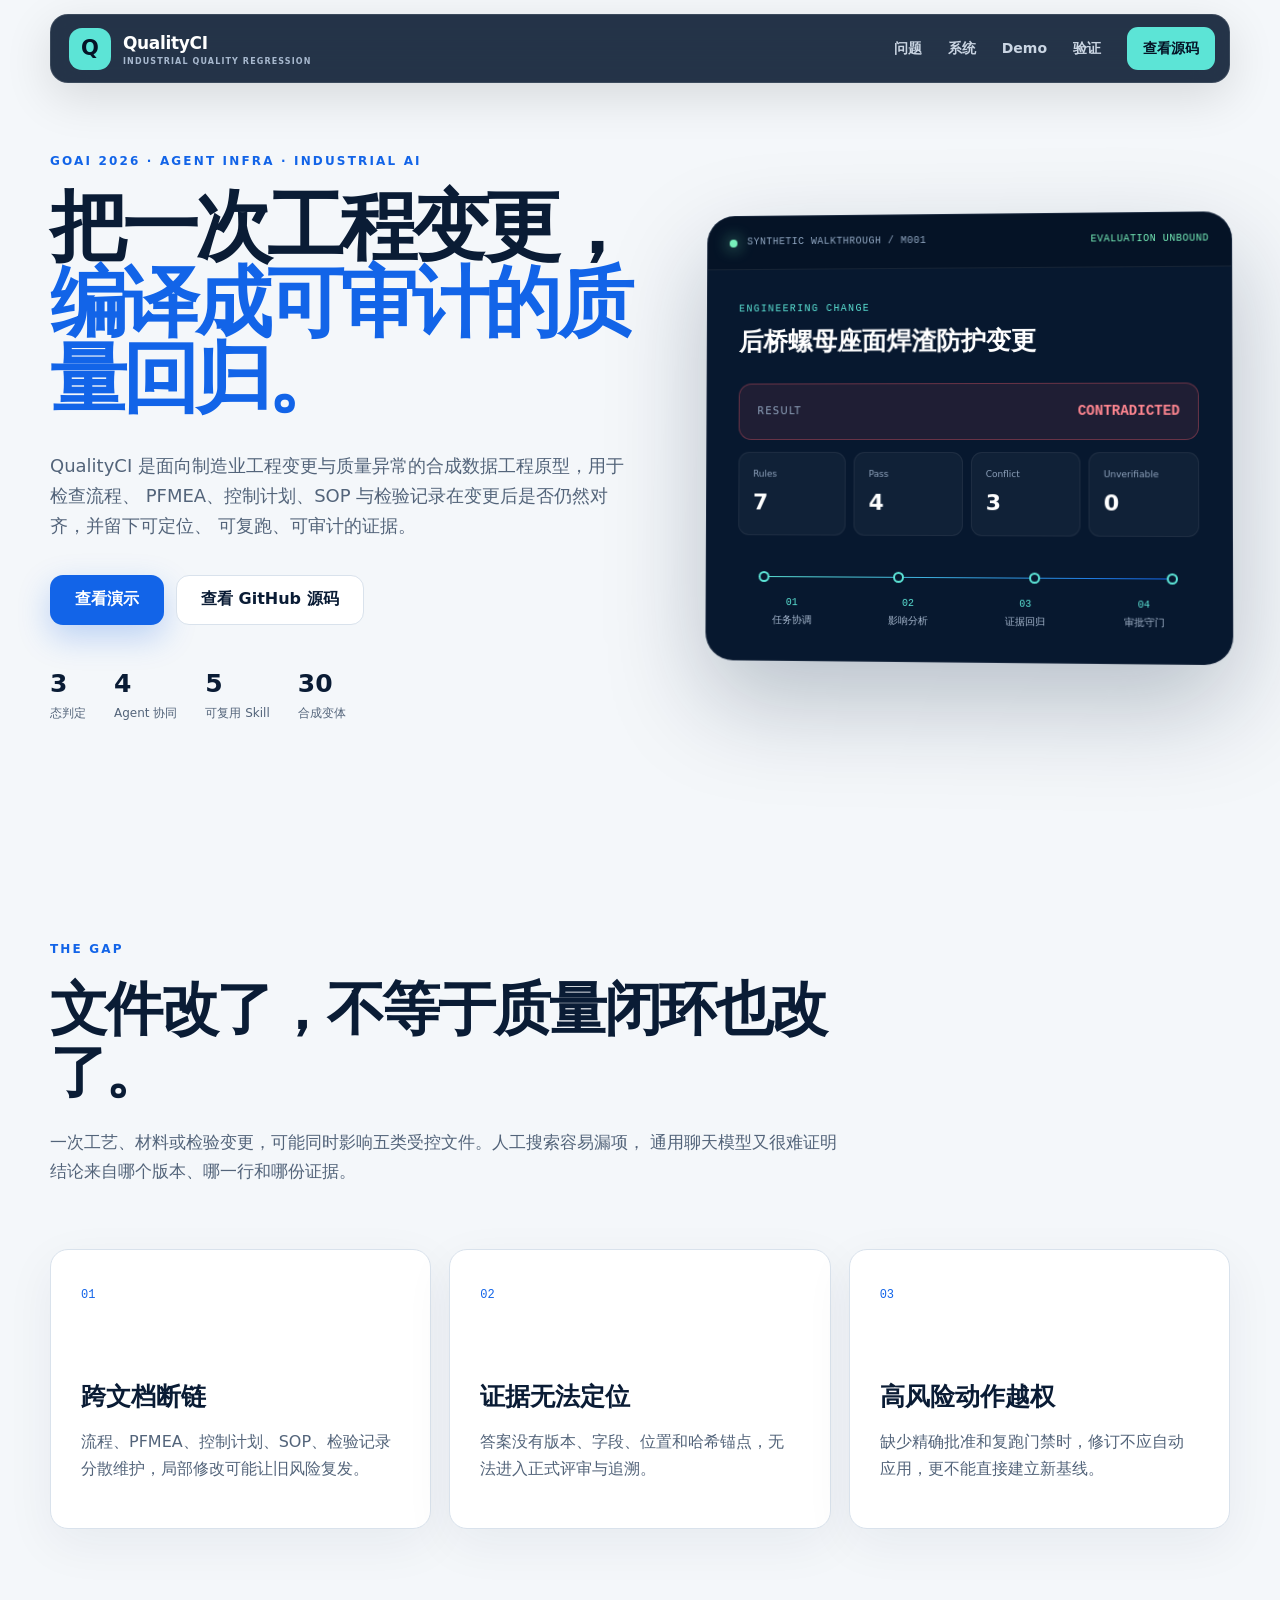
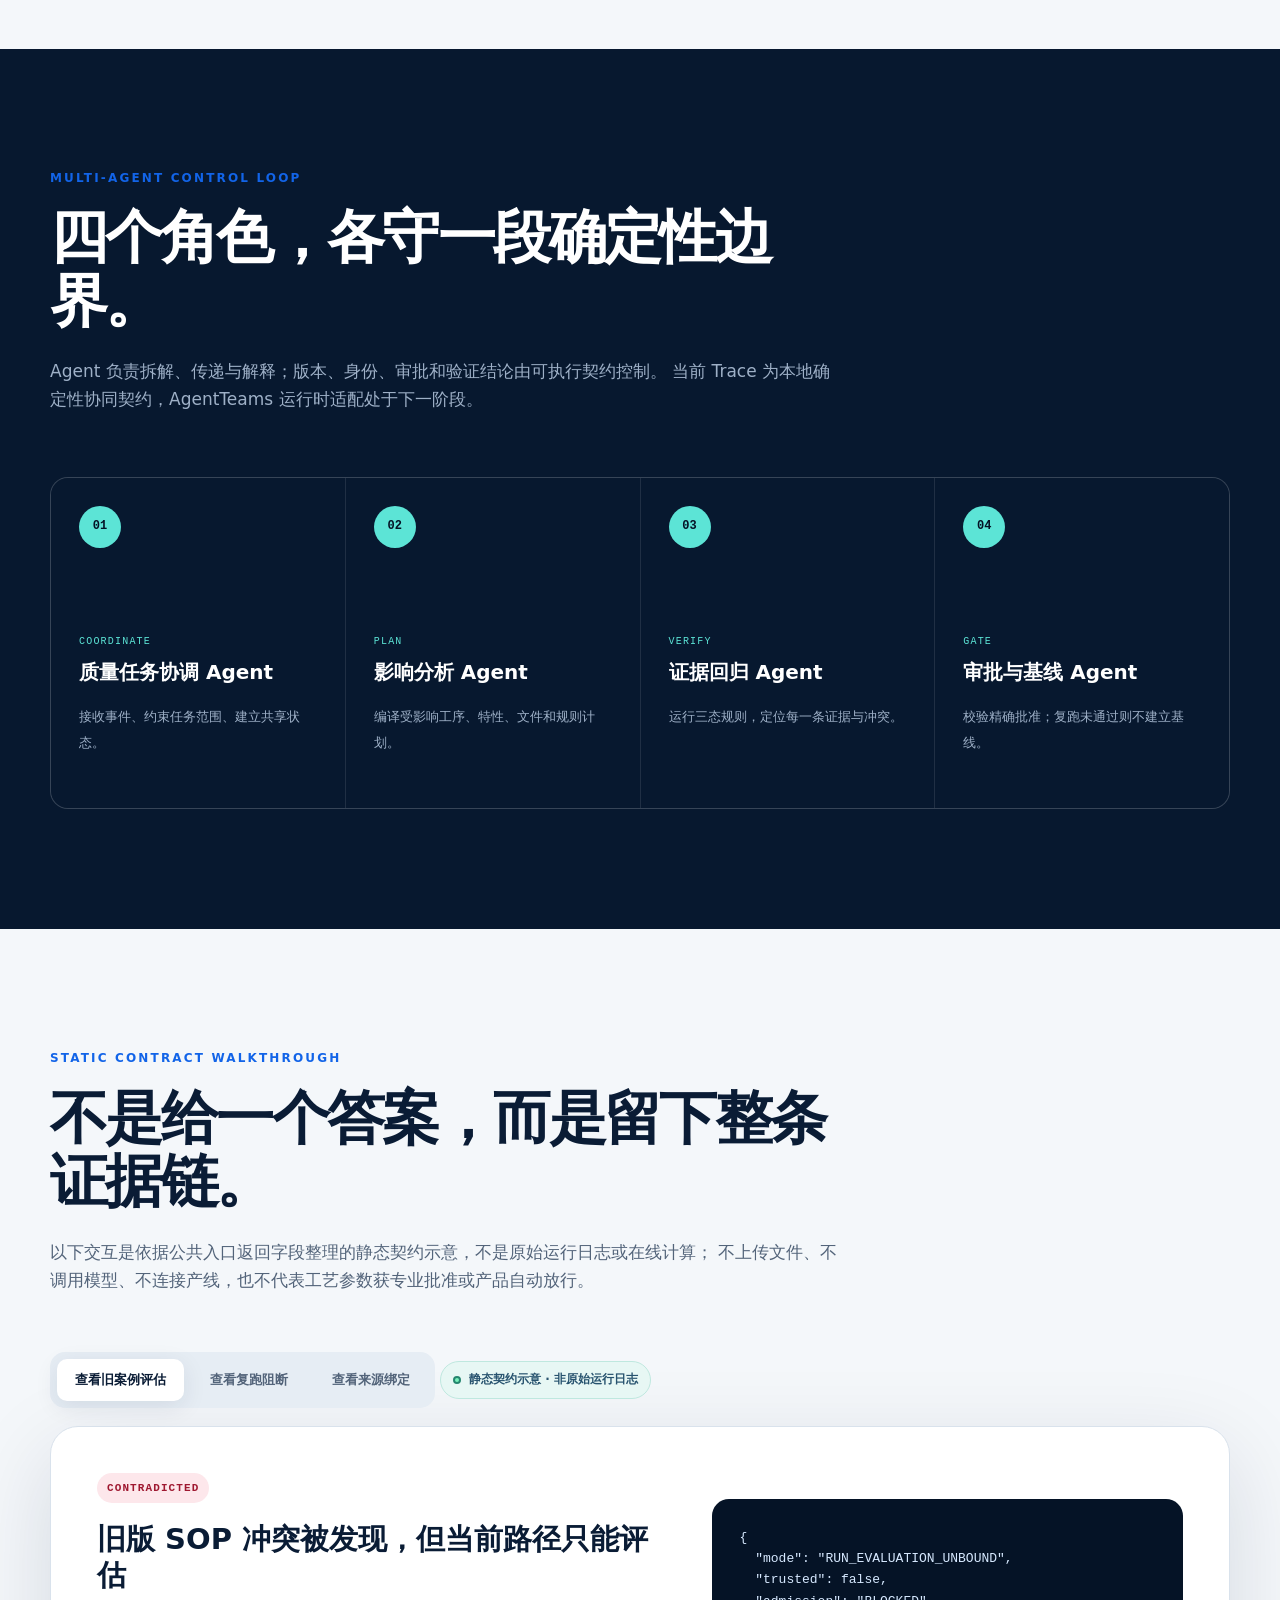
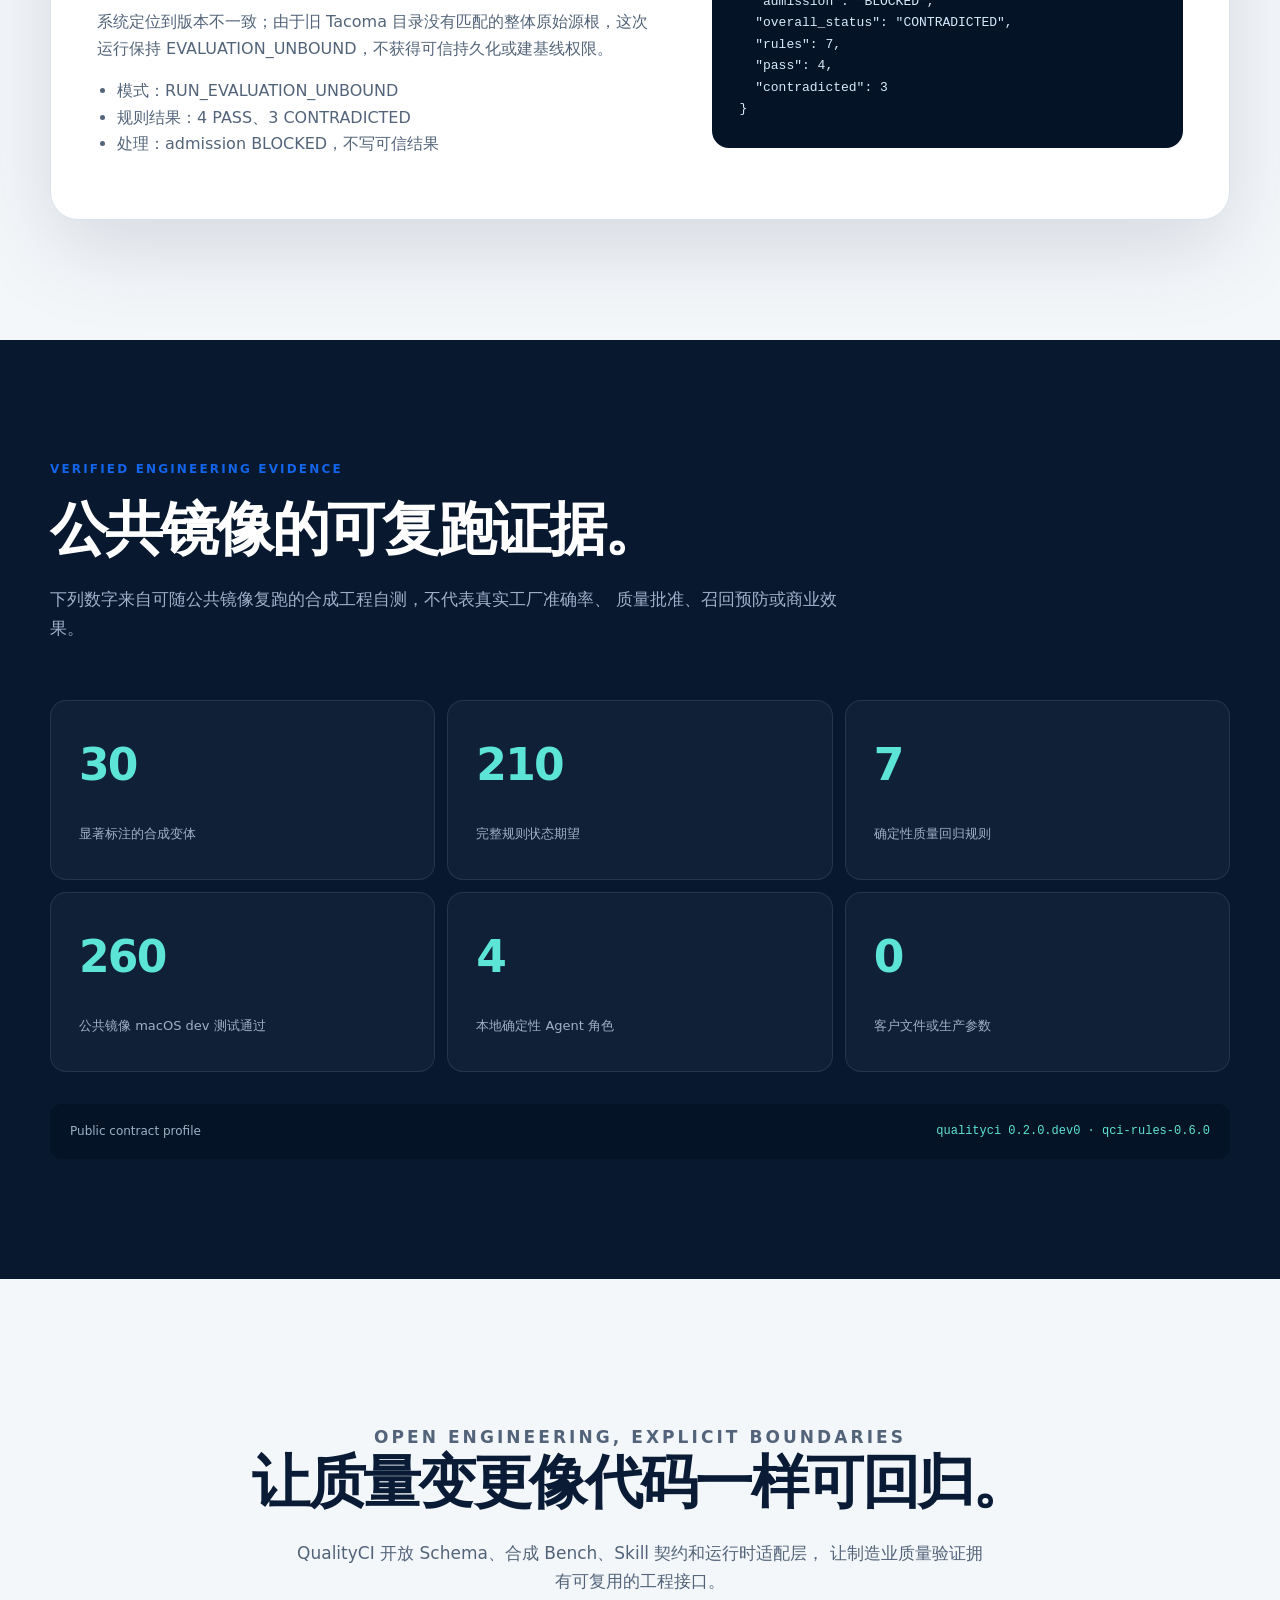
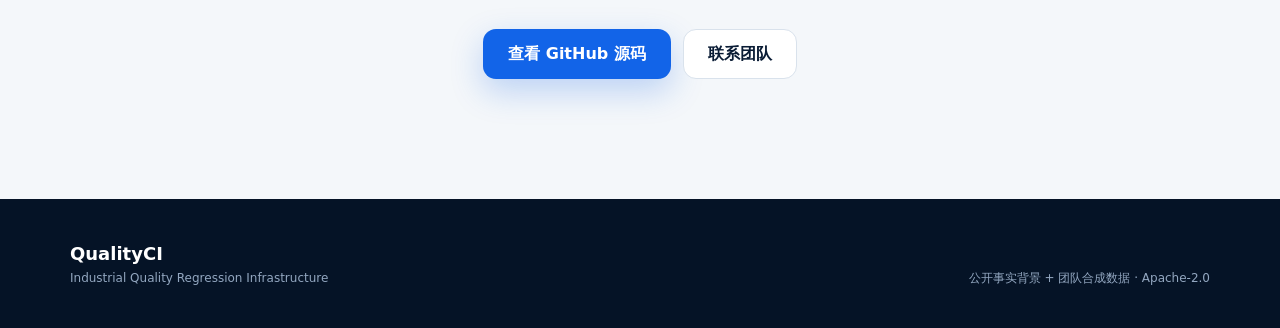
==== site/index.html @ 87f51c16 "Release QualityCI public source under Apache-2.0" ====
<!doctype html>
<html lang="zh-CN">
  <head>
    <meta charset="utf-8" />
    <meta name="viewport" content="width=device-width, initial-scale=1" />
    <meta
      name="description"
      content="QualityCI 是面向制造业工程变更的合成数据工程原型，演示可重复、可审计的跨文档质量回归契约。"
    />
    <meta name="theme-color" content="#07182f" />
    <meta property="og:type" content="website" />
    <meta property="og:title" content="QualityCI｜工业质量回归基础设施" />
    <meta
      property="og:description"
      content="面向制造业工程变更的合成数据工程原型，演示可重复、可审计的质量回归契约。"
    />
    <meta property="og:url" content="https://qualityci.com/" />
    <meta property="og:image" content="https://qualityci.com/og.png" />
    <meta property="og:image:type" content="image/png" />
    <meta property="og:image:width" content="1200" />
    <meta property="og:image:height" content="630" />
    <meta property="og:image:alt" content="QualityCI 工业质量回归基础设施品牌卡片" />
    <meta name="twitter:card" content="summary_large_image" />
    <meta name="twitter:title" content="QualityCI｜工业质量回归基础设施" />
    <meta
      name="twitter:description"
      content="面向制造业工程变更的合成数据工程原型，演示可重复、可审计的质量回归契约。"
    />
    <meta name="twitter:image" content="https://qualityci.com/og.png" />
    <meta name="twitter:image:alt" content="QualityCI 工业质量回归基础设施品牌卡片" />
    <title>QualityCI｜工业质量回归基础设施</title>
    <link rel="canonical" href="https://qualityci.com/" />
    <link rel="icon" href="./favicon.svg" type="image/svg+xml" />
    <link rel="stylesheet" href="./styles.css" />
  </head>
  <body>
    <a class="skip-link" href="#main">跳到主要内容</a>

    <header class="site-header" data-header>
      <a class="brand" href="#top" aria-label="QualityCI 首页">
        <span class="brand-mark" aria-hidden="true">Q</span>
        <span>
          <strong>QualityCI</strong>
          <small>INDUSTRIAL QUALITY REGRESSION</small>
        </span>
      </a>
      <button class="nav-toggle" type="button" aria-expanded="false" aria-controls="site-nav">
        <span></span><span></span><span></span>
        <span class="sr-only">打开导航</span>
      </button>
      <nav id="site-nav" class="site-nav" aria-label="主导航">
        <a href="#problem">问题</a>
        <a href="#system">系统</a>
        <a href="#demo">Demo</a>
        <a href="#evidence">验证</a>
        <a class="nav-cta" href="https://github.com/muchensu77-create/qualityci"
          target="_blank" rel="noopener noreferrer">查看源码</a>
      </nav>
    </header>

    <main id="main">
      <section id="top" class="hero section-shell">
        <div class="hero-copy">
          <p class="eyebrow">GOAI 2026 · AGENT INFRA · INDUSTRIAL AI</p>
          <h1>把一次工程变更，<br /><span>编译成可审计的质量回归。</span></h1>
          <p class="hero-lead">
            QualityCI 是面向制造业工程变更与质量异常的合成数据工程原型，用于检查流程、
            PFMEA、控制计划、SOP 与检验记录在变更后是否仍然对齐，并留下可定位、
            可复跑、可审计的证据。
          </p>
          <div class="hero-actions">
            <a class="button button-primary" href="#demo">查看演示</a>
            <a class="button button-secondary"
              href="https://github.com/muchensu77-create/qualityci"
              target="_blank" rel="noopener noreferrer">查看 GitHub 源码</a>
          </div>
          <ul class="hero-facts" aria-label="核心能力">
            <li><strong>3</strong><span>态判定</span></li>
            <li><strong>4</strong><span>Agent 协同</span></li>
            <li><strong>5</strong><span>可复用 Skill</span></li>
            <li><strong>30</strong><span>合成变体</span></li>
          </ul>
        </div>

        <div class="hero-console" aria-label="QualityCI 运行结果示意">
          <div class="console-topbar">
            <span class="console-dot"></span>
            <span>SYNTHETIC WALKTHROUGH / M001</span>
            <span class="console-status">EVALUATION UNBOUND</span>
          </div>
          <div class="console-body">
            <p class="console-label">ENGINEERING CHANGE</p>
            <h2>后桥螺母座面焊渣防护变更</h2>
            <div class="console-verdict">
              <span>RESULT</span>
              <strong>CONTRADICTED</strong>
            </div>
            <div class="console-grid">
              <div><span>Rules</span><b>7</b></div>
              <div><span>Pass</span><b>4</b></div>
              <div><span>Conflict</span><b>3</b></div>
              <div><span>Unverifiable</span><b>0</b></div>
            </div>
            <div class="trace-line" aria-hidden="true">
              <i></i><i></i><i></i><i></i>
            </div>
            <ol class="console-agents">
              <li><span>01</span>任务协调</li>
              <li><span>02</span>影响分析</li>
              <li><span>03</span>证据回归</li>
              <li><span>04</span>审批守门</li>
            </ol>
          </div>
        </div>
      </section>

      <section id="problem" class="problem section-shell section-block">
        <div class="section-heading">
          <p class="eyebrow">THE GAP</p>
          <h2>文件改了，不等于质量闭环也改了。</h2>
          <p>
            一次工艺、材料或检验变更，可能同时影响五类受控文件。人工搜索容易漏项，
            通用聊天模型又很难证明结论来自哪个版本、哪一行和哪份证据。
          </p>
        </div>
        <div class="problem-grid">
          <article>
            <span class="index">01</span>
            <h3>跨文档断链</h3>
            <p>流程、PFMEA、控制计划、SOP、检验记录分散维护，局部修改可能让旧风险复发。</p>
          </article>
          <article>
            <span class="index">02</span>
            <h3>证据无法定位</h3>
            <p>答案没有版本、字段、位置和哈希锚点，无法进入正式评审与追溯。</p>
          </article>
          <article>
            <span class="index">03</span>
            <h3>高风险动作越权</h3>
            <p>缺少精确批准和复跑门禁时，修订不应自动应用，更不能直接建立新基线。</p>
          </article>
        </div>
      </section>

      <section id="system" class="system section-block">
        <div class="section-shell">
          <div class="section-heading section-heading-light">
            <p class="eyebrow">MULTI-AGENT CONTROL LOOP</p>
            <h2>四个角色，各守一段确定性边界。</h2>
            <p>
              Agent 负责拆解、传递与解释；版本、身份、审批和验证结论由可执行契约控制。
              当前 Trace 为本地确定性协同契约，AgentTeams 运行时适配处于下一阶段。
            </p>
          </div>
          <div class="agent-flow">
            <article>
              <span>01</span>
              <p>COORDINATE</p>
              <h3>质量任务协调 Agent</h3>
              <small>接收事件、约束任务范围、建立共享状态。</small>
            </article>
            <article>
              <span>02</span>
              <p>PLAN</p>
              <h3>影响分析 Agent</h3>
              <small>编译受影响工序、特性、文件和规则计划。</small>
            </article>
            <article>
              <span>03</span>
              <p>VERIFY</p>
              <h3>证据回归 Agent</h3>
              <small>运行三态规则，定位每一条证据与冲突。</small>
            </article>
            <article>
              <span>04</span>
              <p>GATE</p>
              <h3>审批与基线 Agent</h3>
              <small>校验精确批准；复跑未通过则不建立基线。</small>
            </article>
          </div>
        </div>
      </section>

      <section id="demo" class="demo section-shell section-block">
        <div class="section-heading">
          <p class="eyebrow">STATIC CONTRACT WALKTHROUGH</p>
          <h2>不是给一个答案，而是留下整条证据链。</h2>
          <p>
            以下交互是依据公共入口返回字段整理的静态契约示意，不是原始运行日志或在线计算；
            不上传文件、不调用模型、不连接产线，也不代表工艺参数获专业批准或产品自动放行。
          </p>
        </div>

        <div class="demo-tabs" role="tablist" aria-label="演示场景">
          <button id="tab-conflict" type="button" role="tab" aria-selected="true" aria-controls="demo-panel" tabindex="0" data-scenario="conflict">查看旧案例评估</button>
          <button id="tab-blocked" type="button" role="tab" aria-selected="false" aria-controls="demo-panel" tabindex="-1" data-scenario="blocked">查看复跑阻断</button>
          <button id="tab-ready" type="button" role="tab" aria-selected="false" aria-controls="demo-panel" tabindex="-1" data-scenario="ready">查看来源绑定</button>
        </div>

        <p class="replay-badge"><span></span>静态契约示意 · 非原始运行日志</p>

        <div id="demo-panel" class="demo-story" data-story role="tabpanel" aria-labelledby="tab-conflict" aria-live="polite">
          <div>
            <span class="story-status is-conflict" data-story-status>CONTRADICTED</span>
            <h3 data-story-title>旧版 SOP 冲突被发现，但当前路径只能评估</h3>
            <p data-story-copy>
              系统定位到版本不一致；由于旧 Tacoma 目录没有匹配的整体原始源根，这次运行保持
              EVALUATION_UNBOUND，不获得可信持久化或建基线权限。
            </p>
            <ul data-story-points>
              <li>模式：RUN_EVALUATION_UNBOUND</li>
              <li>规则结果：4 PASS、3 CONTRADICTED</li>
              <li>处理：admission BLOCKED，不写可信结果</li>
            </ul>
          </div>
          <div class="story-code" aria-label="结构化结果">
            <pre><code data-story-code>{
  "mode": "RUN_EVALUATION_UNBOUND",
  "trusted": false,
  "admission": "BLOCKED",
  "overall_status": "CONTRADICTED",
  "rules": 7,
  "pass": 4,
  "contradicted": 3
}</code></pre>
          </div>
        </div>

      </section>

      <section id="evidence" class="evidence section-block">
        <div class="section-shell">
          <div class="section-heading section-heading-light">
            <p class="eyebrow">VERIFIED ENGINEERING EVIDENCE</p>
            <h2>公共镜像的可复跑证据。</h2>
            <p>
              下列数字来自可随公共镜像复跑的合成工程自测，不代表真实工厂准确率、
              质量批准、召回预防或商业效果。
            </p>
          </div>
          <div class="evidence-grid">
            <article><strong>30</strong><span>显著标注的合成变体</span></article>
            <article><strong>210</strong><span>完整规则状态期望</span></article>
            <article><strong>7</strong><span>确定性质量回归规则</span></article>
            <article><strong>260</strong><span>公共镜像 macOS dev 测试通过</span></article>
            <article><strong>4</strong><span>本地确定性 Agent 角色</span></article>
            <article><strong>0</strong><span>客户文件或生产参数</span></article>
          </div>
          <div class="evidence-note">
            <span>Public contract profile</span>
            <code>qualityci 0.2.0.dev0 · qci-rules-0.6.0</code>
          </div>
        </div>
      </section>

      <section class="final-cta section-shell section-block">
        <p class="eyebrow">OPEN ENGINEERING, EXPLICIT BOUNDARIES</p>
        <h2>让质量变更像代码一样可回归。</h2>
        <p>
          QualityCI 开放 Schema、合成 Bench、Skill 契约和运行时适配层，
          让制造业质量验证拥有可复用的工程接口。
        </p>
        <div class="hero-actions">
          <a class="button button-primary"
            href="https://github.com/muchensu77-create/qualityci"
            target="_blank" rel="noopener noreferrer">查看 GitHub 源码</a>
          <a class="button button-secondary" href="mailto:hello@qualityci.com">联系团队</a>
        </div>
      </section>
    </main>

    <footer class="site-footer">
      <div>
        <strong>QualityCI</strong>
        <span>Industrial Quality Regression Infrastructure</span>
      </div>
      <p>公开事实背景 + 团队合成数据 · Apache-2.0</p>
    </footer>

    <script src="./app.js" defer></script>
  </body>
</html>
---- site/styles.css ----
:root {
  --navy-950: #051326;
  --navy-900: #07182f;
  --navy-800: #0c2546;
  --ink: #0a1c35;
  --muted: #53647a;
  --line: #d9e2ec;
  --paper: #f4f7fa;
  --white: #ffffff;
  --blue: #1264e8;
  --blue-strong: #0750c7;
  --cyan: #5ce4d6;
  --mint: #77f0ba;
  --red: #ef5b68;
  --amber: #e89b31;
  --radius-lg: 28px;
  --radius-md: 18px;
  --shadow: 0 28px 90px rgb(4 26 55 / 13%);
  --shell: min(1180px, calc(100% - 40px));
}

* {
  box-sizing: border-box;
}

html {
  scroll-behavior: smooth;
}

body {
  margin: 0;
  color: var(--ink);
  background: var(--paper);
  font-family: Inter, ui-sans-serif, system-ui, -apple-system, BlinkMacSystemFont, "Segoe UI",
    "PingFang SC", "Microsoft YaHei", sans-serif;
  line-height: 1.65;
  text-rendering: optimizeLegibility;
}

a {
  color: inherit;
  text-decoration: none;
}

button,
a {
  -webkit-tap-highlight-color: transparent;
}

.sr-only {
  position: absolute;
  width: 1px;
  height: 1px;
  padding: 0;
  margin: -1px;
  overflow: hidden;
  clip: rect(0, 0, 0, 0);
  white-space: nowrap;
  border: 0;
}

.skip-link {
  position: fixed;
  top: 12px;
  left: 12px;
  z-index: 200;
  padding: 10px 16px;
  color: var(--white);
  background: var(--blue);
  border-radius: 8px;
  transform: translateY(-150%);
}

.skip-link:focus {
  transform: translateY(0);
}

.site-header {
  position: fixed;
  top: 0;
  left: 0;
  right: 0;
  z-index: 100;
  display: flex;
  align-items: center;
  justify-content: space-between;
  width: var(--shell);
  margin: 14px auto 0;
  padding: 12px 14px 12px 18px;
  color: var(--white);
  background: rgb(7 24 47 / 88%);
  border: 1px solid rgb(255 255 255 / 11%);
  border-radius: 18px;
  box-shadow: 0 14px 48px rgb(0 0 0 / 12%);
  backdrop-filter: blur(18px);
  transition: margin 180ms ease, border-radius 180ms ease, background 180ms ease;
}

.site-header.is-scrolled {
  margin-top: 0;
  width: 100%;
  padding-left: max(20px, calc((100% - 1140px) / 2));
  padding-right: max(20px, calc((100% - 1140px) / 2));
  border-radius: 0;
  background: rgb(5 19 38 / 96%);
}

.brand {
  display: flex;
  align-items: center;
  gap: 12px;
}

.brand-mark {
  display: grid;
  place-items: center;
  width: 42px;
  height: 42px;
  color: var(--navy-950);
  background: var(--cyan);
  border-radius: 13px;
  font-weight: 900;
  font-size: 21px;
}

.brand strong,
.brand small {
  display: block;
}

.brand strong {
  font-size: 17px;
  letter-spacing: -0.02em;
}

.brand small {
  margin-top: -2px;
  color: #a8b9cf;
  font-size: 8px;
  font-weight: 700;
  letter-spacing: 0.14em;
}

.site-nav {
  display: flex;
  align-items: center;
  gap: 26px;
  color: #cad5e3;
  font-size: 14px;
  font-weight: 650;
}

.site-nav a:hover,
.site-nav a:focus-visible {
  color: var(--white);
}

.site-nav .nav-cta {
  padding: 10px 16px;
  color: var(--navy-950);
  background: var(--cyan);
  border-radius: 11px;
}

.nav-cta-disabled,
.button-disabled {
  cursor: not-allowed;
  opacity: 0.68;
}

.button-disabled:hover,
.button-disabled:focus-visible {
  transform: none;
}

.nav-toggle {
  display: none;
  width: 42px;
  height: 42px;
  padding: 10px;
  color: var(--white);
  background: transparent;
  border: 0;
}

.nav-toggle span:not(.sr-only) {
  display: block;
  width: 100%;
  height: 2px;
  margin: 4px 0;
  background: currentColor;
}

.section-shell {
  width: var(--shell);
  margin-inline: auto;
}

.section-block {
  padding-block: 120px;
}

.hero {
  display: grid;
  grid-template-columns: minmax(0, 1.05fr) minmax(460px, 0.95fr);
  gap: 70px;
  align-items: center;
  min-height: 820px;
  padding-top: 145px;
  padding-bottom: 90px;
}

.eyebrow {
  margin: 0 0 18px;
  color: var(--blue);
  font-size: 12px;
  font-weight: 850;
  letter-spacing: 0.18em;
}

.hero h1 {
  margin: 0;
  font-size: clamp(54px, 6vw, 88px);
  line-height: 0.99;
  letter-spacing: -0.06em;
}

.hero h1 span {
  color: var(--blue);
}

.hero-lead {
  max-width: 670px;
  margin: 34px 0 0;
  color: var(--muted);
  font-size: 18px;
}

.hero-actions {
  display: flex;
  flex-wrap: wrap;
  gap: 12px;
  margin-top: 34px;
}

.button {
  display: inline-flex;
  align-items: center;
  justify-content: center;
  min-height: 50px;
  padding: 0 24px;
  border: 1px solid transparent;
  border-radius: 13px;
  font-weight: 750;
  transition: transform 160ms ease, box-shadow 160ms ease, background 160ms ease;
}

.button:hover,
.button:focus-visible {
  transform: translateY(-2px);
}

.button-primary {
  color: var(--white);
  background: var(--blue);
  box-shadow: 0 12px 32px rgb(18 100 232 / 25%);
}

.button-primary:hover,
.button-primary:focus-visible {
  background: var(--blue-strong);
}

.button-secondary {
  color: var(--ink);
  background: var(--white);
  border-color: var(--line);
}

.hero-facts {
  display: flex;
  gap: 28px;
  margin: 46px 0 0;
  padding: 0;
  list-style: none;
}

.hero-facts li {
  display: grid;
}

.hero-facts strong {
  font-size: 25px;
  line-height: 1;
}

.hero-facts span {
  margin-top: 8px;
  color: var(--muted);
  font-size: 12px;
}

.hero-console {
  overflow: hidden;
  color: var(--white);
  background: var(--navy-900);
  border: 1px solid rgb(255 255 255 / 7%);
  border-radius: var(--radius-lg);
  box-shadow: 0 40px 100px rgb(5 26 57 / 25%);
  transform: perspective(1200px) rotateY(-3deg) rotateX(1deg);
}

.console-topbar {
  display: flex;
  align-items: center;
  gap: 10px;
  min-height: 54px;
  padding: 0 22px;
  color: #92a8c3;
  background: var(--navy-950);
  border-bottom: 1px solid rgb(255 255 255 / 7%);
  font-family: ui-monospace, SFMono-Regular, Menlo, monospace;
  font-size: 10px;
  letter-spacing: 0.05em;
}

.console-dot {
  width: 8px;
  height: 8px;
  background: var(--mint);
  border-radius: 50%;
  box-shadow: 0 0 16px var(--mint);
}

.console-status {
  margin-left: auto;
  color: var(--mint);
}

.console-body {
  padding: 32px;
}

.console-label {
  margin: 0;
  color: var(--cyan);
  font-family: ui-monospace, SFMono-Regular, Menlo, monospace;
  font-size: 10px;
  letter-spacing: 0.14em;
}

.console-body h2 {
  margin: 8px 0 26px;
  font-size: 25px;
  line-height: 1.3;
}

.console-verdict {
  display: flex;
  align-items: center;
  justify-content: space-between;
  padding: 16px 18px;
  background: rgb(239 91 104 / 10%);
  border: 1px solid rgb(239 91 104 / 35%);
  border-radius: 13px;
}

.console-verdict span {
  color: #93a7c0;
  font-size: 10px;
  letter-spacing: 0.13em;
}

.console-verdict strong {
  color: #ff8690;
  font-family: ui-monospace, SFMono-Regular, Menlo, monospace;
  font-size: 14px;
}

.console-grid {
  display: grid;
  grid-template-columns: repeat(4, 1fr);
  gap: 8px;
  margin-top: 12px;
}

.console-grid div {
  padding: 14px;
  background: rgb(255 255 255 / 4%);
  border: 1px solid rgb(255 255 255 / 6%);
  border-radius: 11px;
}

.console-grid span,
.console-grid b {
  display: block;
}

.console-grid span {
  color: #8fa3bd;
  font-size: 9px;
}

.console-grid b {
  margin-top: 3px;
  font-size: 22px;
}

.trace-line {
  position: relative;
  display: flex;
  justify-content: space-between;
  margin: 36px 21px 13px;
}

.trace-line::before {
  position: absolute;
  top: 5px;
  left: 0;
  right: 0;
  height: 1px;
  content: "";
  background: linear-gradient(90deg, var(--cyan), var(--blue));
}

.trace-line i {
  position: relative;
  z-index: 1;
  width: 11px;
  height: 11px;
  background: var(--navy-900);
  border: 2px solid var(--cyan);
  border-radius: 50%;
}

.console-agents {
  display: grid;
  grid-template-columns: repeat(4, 1fr);
  gap: 8px;
  margin: 0;
  padding: 0;
  list-style: none;
}

.console-agents li {
  color: #a9bad0;
  font-size: 10px;
  text-align: center;
}

.console-agents span {
  display: block;
  color: var(--cyan);
  font-family: ui-monospace, SFMono-Regular, Menlo, monospace;
}

.section-heading {
  max-width: 790px;
}

.section-heading h2,
.final-cta h2 {
  margin: 0;
  font-size: clamp(38px, 4.5vw, 62px);
  line-height: 1.1;
  letter-spacing: -0.045em;
}

.section-heading > p:last-child,
.final-cta > p {
  margin: 24px 0 0;
  color: var(--muted);
  font-size: 17px;
}

.problem-grid {
  display: grid;
  grid-template-columns: repeat(3, 1fr);
  gap: 18px;
  margin-top: 64px;
}

.problem-grid article {
  min-height: 280px;
  padding: 30px;
  background: var(--white);
  border: 1px solid var(--line);
  border-radius: var(--radius-md);
  box-shadow: 0 15px 50px rgb(4 30 65 / 6%);
}

.problem-grid .index {
  color: var(--blue);
  font-family: ui-monospace, SFMono-Regular, Menlo, monospace;
  font-size: 12px;
}

.problem-grid h3 {
  margin: 70px 0 12px;
  font-size: 25px;
}

.problem-grid p {
  margin: 0;
  color: var(--muted);
}

.system,
.evidence {
  color: var(--white);
  background: var(--navy-900);
}

.section-heading-light p:last-child {
  color: #9eb0c7;
}

.agent-flow {
  display: grid;
  grid-template-columns: repeat(4, 1fr);
  gap: 1px;
  margin-top: 64px;
  overflow: hidden;
  background: rgb(255 255 255 / 10%);
  border: 1px solid rgb(255 255 255 / 10%);
  border-radius: var(--radius-md);
}

.agent-flow article {
  min-height: 330px;
  padding: 28px;
  background: var(--navy-900);
}

.agent-flow span {
  display: grid;
  place-items: center;
  width: 42px;
  height: 42px;
  color: var(--navy-950);
  background: var(--cyan);
  border-radius: 50%;
  font-family: ui-monospace, SFMono-Regular, Menlo, monospace;
  font-size: 12px;
  font-weight: 800;
}

.agent-flow p {
  margin: 86px 0 5px;
  color: var(--cyan);
  font-family: ui-monospace, SFMono-Regular, Menlo, monospace;
  font-size: 10px;
  letter-spacing: 0.12em;
}

.agent-flow h3 {
  margin: 0 0 14px;
  font-size: 20px;
}

.agent-flow small {
  color: #9eb0c7;
  font-size: 13px;
}

.demo-tabs {
  display: inline-flex;
  gap: 8px;
  margin-top: 58px;
  padding: 7px;
  background: #e6edf4;
  border-radius: 15px;
}

.demo-tabs button {
  min-height: 42px;
  padding: 0 18px;
  color: var(--muted);
  background: transparent;
  border: 0;
  border-radius: 10px;
  cursor: pointer;
  font: inherit;
  font-size: 13px;
  font-weight: 750;
}

.demo-tabs button[aria-selected="true"] {
  color: var(--ink);
  background: var(--white);
  box-shadow: 0 6px 24px rgb(4 30 65 / 9%);
}

.replay-badge {
  display: inline-flex;
  align-items: center;
  gap: 8px;
  margin: 20px 0 0;
  padding: 8px 12px;
  color: #28536f;
  background: #e7f7f4;
  border: 1px solid #bfe8df;
  border-radius: 999px;
  font-size: 12px;
  font-weight: 750;
}

.replay-badge span {
  width: 8px;
  height: 8px;
  background: var(--mint);
  border: 2px solid #25866f;
  border-radius: 50%;
}

.demo-story {
  display: grid;
  grid-template-columns: 1fr 0.85fr;
  gap: 60px;
  align-items: center;
  min-height: 350px;
  margin-top: 18px;
  padding: 46px;
  background: var(--white);
  border: 1px solid var(--line);
  border-radius: var(--radius-lg);
  box-shadow: var(--shadow);
}

.story-status {
  display: inline-flex;
  padding: 6px 10px;
  color: #9f1830;
  background: #fde7eb;
  border-radius: 999px;
  font-family: ui-monospace, SFMono-Regular, Menlo, monospace;
  font-size: 11px;
  font-weight: 800;
  letter-spacing: 0.1em;
}

.story-status.is-blocked {
  color: #754000;
  background: #fff0cf;
}

.story-status.is-ready {
  color: #045d43;
  background: #ddf7ea;
}

.demo-story h3 {
  margin: 18px 0 12px;
  font-size: 29px;
  line-height: 1.25;
}

.demo-story p,
.demo-story li {
  color: var(--muted);
}

.demo-story ul {
  padding-left: 20px;
}

.story-code {
  overflow: hidden;
  color: #d7e9ff;
  background: var(--navy-950);
  border-radius: 17px;
}

.story-code pre {
  margin: 0;
  padding: 28px;
  overflow: auto;
}

.story-code code {
  font-family: ui-monospace, SFMono-Regular, Menlo, monospace;
  font-size: 13px;
}

.demo-shot {
  margin: 66px 0 0;
}

.demo-shot img {
  display: block;
  width: 100%;
  height: auto;
  border: 1px solid var(--line);
  border-radius: var(--radius-md);
  box-shadow: var(--shadow);
}

.demo-shot figcaption {
  margin-top: 14px;
  color: var(--muted);
  font-size: 12px;
  text-align: center;
}

.evidence-grid {
  display: grid;
  grid-template-columns: repeat(3, 1fr);
  gap: 12px;
  margin-top: 58px;
}

.evidence-grid article {
  min-height: 180px;
  padding: 28px;
  background: rgb(255 255 255 / 4%);
  border: 1px solid rgb(255 255 255 / 9%);
  border-radius: 16px;
}

.evidence-grid strong,
.evidence-grid span {
  display: block;
}

.evidence-grid strong {
  color: var(--cyan);
  font-size: 44px;
  letter-spacing: -0.04em;
}

.evidence-grid span {
  margin-top: 22px;
  color: #9eb0c7;
  font-size: 13px;
}

.evidence-note {
  display: flex;
  justify-content: space-between;
  gap: 20px;
  margin-top: 32px;
  padding: 18px 20px;
  color: #9eb0c7;
  background: var(--navy-950);
  border-radius: 12px;
  font-size: 12px;
}

.evidence-note code {
  color: var(--cyan);
}

.final-cta {
  text-align: center;
}

.final-cta > p {
  max-width: 700px;
  margin-inline: auto;
}

.final-cta .hero-actions {
  justify-content: center;
}

.site-footer {
  display: flex;
  align-items: flex-end;
  justify-content: space-between;
  gap: 30px;
  padding: 40px max(20px, calc((100% - 1140px) / 2));
  color: #93a7c0;
  background: var(--navy-950);
  font-size: 12px;
}

.site-footer strong,
.site-footer span {
  display: block;
}

.site-footer strong {
  color: var(--white);
  font-size: 18px;
}

.site-footer p {
  margin: 0;
}

@media (max-width: 980px) {
  .hero {
    grid-template-columns: 1fr;
    min-height: auto;
  }

  .hero-console {
    transform: none;
  }

  .problem-grid,
  .agent-flow,
  .evidence-grid {
    grid-template-columns: repeat(2, 1fr);
  }

  .demo-story {
    grid-template-columns: 1fr;
  }

  .agent-flow article {
    min-height: 270px;
  }

  .agent-flow p {
    margin-top: 55px;
  }
}

@media (max-width: 760px) {
  :root {
    --shell: min(100% - 28px, 1180px);
  }

  .site-header {
    margin-top: 8px;
    padding: 9px 10px 9px 12px;
  }

  .brand small {
    display: none;
  }

  .js .nav-toggle {
    display: block;
  }

  .site-nav {
    position: absolute;
    top: calc(100% + 8px);
    left: 0;
    right: 0;
    display: flex;
    flex-direction: column;
    align-items: stretch;
    gap: 0;
    padding: 12px;
    background: var(--navy-950);
    border: 1px solid rgb(255 255 255 / 10%);
    border-radius: 15px;
    box-shadow: var(--shadow);
  }

  .js .site-nav {
    display: none;
  }

  .js .site-nav.is-open {
    display: flex;
  }

  .site-nav a {
    padding: 12px;
  }

  .site-nav .nav-cta {
    text-align: center;
  }

  .hero {
    gap: 44px;
    padding-top: 120px;
    padding-bottom: 60px;
  }

  .hero h1 {
    font-size: 48px;
  }

  .hero-lead {
    font-size: 16px;
  }

  .hero-facts {
    display: grid;
    grid-template-columns: repeat(2, 1fr);
    gap: 24px;
  }

  .console-body {
    padding: 22px;
  }

  .console-grid,
  .console-agents {
    grid-template-columns: repeat(2, 1fr);
  }

  .trace-line {
    display: none;
  }

  .console-agents {
    margin-top: 20px;
  }

  .section-block {
    padding-block: 80px;
  }

  .section-heading h2,
  .final-cta h2 {
    font-size: 38px;
  }

  .problem-grid,
  .agent-flow,
  .evidence-grid {
    grid-template-columns: 1fr;
  }

  .problem-grid article,
  .agent-flow article {
    min-height: 240px;
  }

  .demo-tabs {
    display: grid;
    width: 100%;
  }

  .demo-story {
    padding: 26px;
  }

  .evidence-note,
  .site-footer {
    flex-direction: column;
    align-items: flex-start;
  }
}

@media (prefers-reduced-motion: reduce) {
  html {
    scroll-behavior: auto;
  }

  *,
  *::before,
  *::after {
    scroll-behavior: auto !important;
    transition-duration: 0.01ms !important;
  }
}
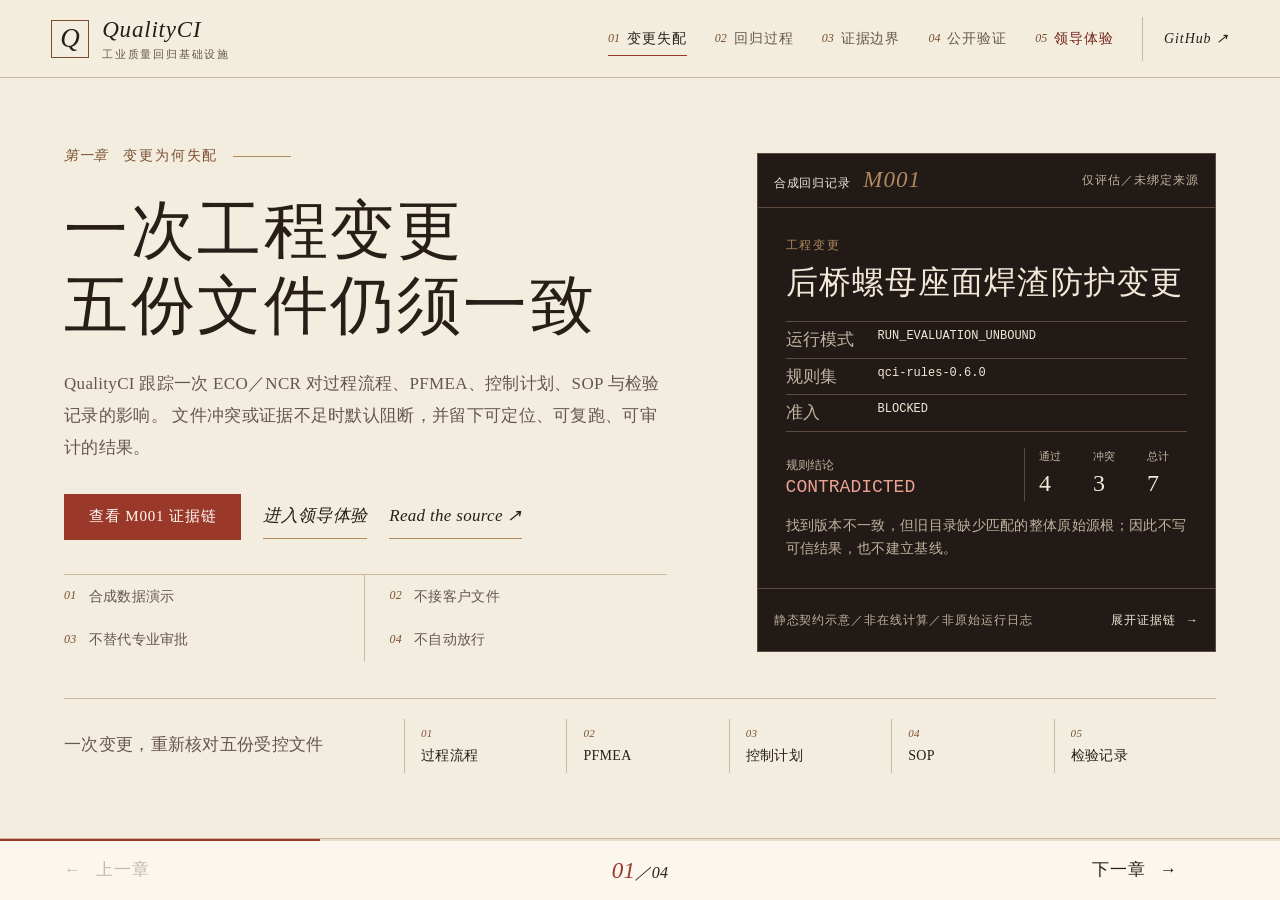
==== commit 56b55c20: "Add editorial site and constrained leader experience" ====
--- a/site/index.html
+++ b/site/index.html
@@ -7,7 +7,7 @@
       name="description"
       content="QualityCI 是面向制造业工程变更的合成数据工程原型，演示可重复、可审计的跨文档质量回归契约。"
     />
-    <meta name="theme-color" content="#07182f" />
+    <meta name="theme-color" content="#211a17" />
     <meta property="og:type" content="website" />
     <meta property="og:title" content="QualityCI｜工业质量回归基础设施" />
     <meta
@@ -36,185 +36,203 @@
   <body>
     <a class="skip-link" href="#main">跳到主要内容</a>
 
-    <header class="site-header" data-header>
-      <a class="brand" href="#top" aria-label="QualityCI 首页">
-        <span class="brand-mark" aria-hidden="true">Q</span>
+    <header class="site-header">
+      <a class="brand" href="#overview" data-page-target="overview" aria-label="QualityCI 第一章">
+        <span class="brand-mark latin" lang="en" aria-hidden="true">Q</span>
         <span>
-          <strong>QualityCI</strong>
-          <small>INDUSTRIAL QUALITY REGRESSION</small>
+          <strong class="latin" lang="en">QualityCI</strong>
+          <small>工业质量回归基础设施</small>
         </span>
       </a>
       <button class="nav-toggle" type="button" aria-expanded="false" aria-controls="site-nav">
         <span></span><span></span><span></span>
-        <span class="sr-only">打开导航</span>
+        <span class="sr-only">打开章节导航</span>
       </button>
-      <nav id="site-nav" class="site-nav" aria-label="主导航">
-        <a href="#problem">问题</a>
-        <a href="#system">系统</a>
-        <a href="#demo">Demo</a>
-        <a href="#evidence">验证</a>
-        <a class="nav-cta" href="https://github.com/muchensu77-create/qualityci"
-          target="_blank" rel="noopener noreferrer">查看源码</a>
+      <nav id="site-nav" class="site-nav" aria-label="章节导航">
+        <a href="#overview" data-page-target="overview" aria-current="page"><span>01</span>变更失配</a>
+        <a href="#method" data-page-target="method"><span>02</span>回归过程</a>
+        <a href="#case" data-page-target="case"><span>03</span>证据边界</a>
+        <a href="#proof" data-page-target="proof"><span>04</span>公开验证</a>
+        <a class="nav-experience" href="./experience.html"><span>05</span>领导体验</a>
+        <a class="nav-source latin" lang="en" href="https://github.com/muchensu77-create/qualityci"
+          target="_blank" rel="noopener noreferrer">GitHub ↗</a>
       </nav>
     </header>
 
-    <main id="main">
-      <section id="top" class="hero section-shell">
-        <div class="hero-copy">
-          <p class="eyebrow">GOAI 2026 · AGENT INFRA · INDUSTRIAL AI</p>
-          <h1>把一次工程变更，<br /><span>编译成可审计的质量回归。</span></h1>
-          <p class="hero-lead">
-            QualityCI 是面向制造业工程变更与质量异常的合成数据工程原型，用于检查流程、
-            PFMEA、控制计划、SOP 与检验记录在变更后是否仍然对齐，并留下可定位、
-            可复跑、可审计的证据。
-          </p>
-          <div class="hero-actions">
-            <a class="button button-primary" href="#demo">查看演示</a>
-            <a class="button button-secondary"
-              href="https://github.com/muchensu77-create/qualityci"
-              target="_blank" rel="noopener noreferrer">查看 GitHub 源码</a>
-          </div>
-          <ul class="hero-facts" aria-label="核心能力">
-            <li><strong>3</strong><span>态判定</span></li>
-            <li><strong>4</strong><span>Agent 协同</span></li>
-            <li><strong>5</strong><span>可复用 Skill</span></li>
-            <li><strong>30</strong><span>合成变体</span></li>
-          </ul>
-        </div>
-
-        <div class="hero-console" aria-label="QualityCI 运行结果示意">
-          <div class="console-topbar">
-            <span class="console-dot"></span>
-            <span>SYNTHETIC WALKTHROUGH / M001</span>
-            <span class="console-status">EVALUATION UNBOUND</span>
-          </div>
-          <div class="console-body">
-            <p class="console-label">ENGINEERING CHANGE</p>
-            <h2>后桥螺母座面焊渣防护变更</h2>
-            <div class="console-verdict">
-              <span>RESULT</span>
-              <strong>CONTRADICTED</strong>
-            </div>
-            <div class="console-grid">
-              <div><span>Rules</span><b>7</b></div>
-              <div><span>Pass</span><b>4</b></div>
-              <div><span>Conflict</span><b>3</b></div>
-              <div><span>Unverifiable</span><b>0</b></div>
-            </div>
-            <div class="trace-line" aria-hidden="true">
-              <i></i><i></i><i></i><i></i>
-            </div>
-            <ol class="console-agents">
-              <li><span>01</span>任务协调</li>
-              <li><span>02</span>影响分析</li>
-              <li><span>03</span>证据回归</li>
-              <li><span>04</span>审批守门</li>
+    <main id="main" class="deck">
+      <section id="overview" class="deck-page is-active" data-page="overview" aria-labelledby="overview-title">
+        <div class="page-shell overview-grid">
+          <div class="overview-copy">
+            <p class="chapter-label"><span>第一章</span>变更为何失配</p>
+            <h1 id="overview-title" tabindex="-1">一次工程变更<br />五份文件仍须一致</h1>
+            <p class="overview-lead">
+              QualityCI 跟踪一次 ECO／NCR 对过程流程、PFMEA、控制计划、SOP 与检验记录的影响。
+              文件冲突或证据不足时默认阻断，并留下可定位、可复跑、可审计的结果。
+            </p>
+            <div class="overview-actions">
+              <a class="button button-primary" href="#case" data-open-evidence>查看 M001 证据链</a>
+              <a class="text-link" href="./experience.html">进入领导体验</a>
+              <a class="text-link latin" lang="en"
+                href="https://github.com/muchensu77-create/qualityci"
+                target="_blank" rel="noopener noreferrer">Read the source ↗</a>
+            </div>
+            <ol class="boundary-strip" aria-label="演示边界">
+              <li><span>01</span>合成数据演示</li>
+              <li><span>02</span>不接客户文件</li>
+              <li><span>03</span>不替代专业审批</li>
+              <li><span>04</span>不自动放行</li>
+            </ol>
+          </div>
+
+          <article class="case-sheet" aria-label="M001 合成回归记录" data-case-summary>
+            <header class="case-sheet-header">
+              <div>
+                <span>合成回归记录</span>
+                <strong class="latin" lang="en">M001</strong>
+              </div>
+              <span class="case-sheet-state">仅评估／未绑定来源</span>
+            </header>
+            <div class="case-sheet-body">
+              <p class="case-sheet-label">工程变更</p>
+              <h2>后桥螺母座面焊渣防护变更</h2>
+              <dl class="case-sheet-meta">
+                <div><dt>运行模式</dt><dd>RUN_EVALUATION_UNBOUND</dd></div>
+                <div><dt>规则集</dt><dd>qci-rules-0.6.0</dd></div>
+                <div><dt>准入</dt><dd>BLOCKED</dd></div>
+              </dl>
+              <div class="case-sheet-result">
+                <div>
+                  <span>规则结论</span>
+                  <strong>CONTRADICTED</strong>
+                </div>
+                <dl>
+                  <div><dt>通过</dt><dd>4</dd></div>
+                  <div><dt>冲突</dt><dd>3</dd></div>
+                  <div><dt>总计</dt><dd>7</dd></div>
+                </dl>
+              </div>
+              <p class="case-sheet-note">
+                找到版本不一致，但旧目录缺少匹配的整体原始源根；因此不写可信结果，也不建立基线。
+              </p>
+            </div>
+            <footer>
+              <span>静态契约示意／非在线计算／非原始运行日志</span>
+              <a href="#case" data-open-evidence>展开证据链 <span aria-hidden="true">→</span></a>
+            </footer>
+          </article>
+
+          <div class="document-index" aria-labelledby="document-index-title">
+            <p id="document-index-title">一次变更，重新核对五份受控文件</p>
+            <ol>
+              <li><span>01</span>过程流程</li>
+              <li><span>02</span>PFMEA</li>
+              <li><span>03</span>控制计划</li>
+              <li><span>04</span>SOP</li>
+              <li><span>05</span>检验记录</li>
             </ol>
           </div>
         </div>
       </section>
 
-      <section id="problem" class="problem section-shell section-block">
-        <div class="section-heading">
-          <p class="eyebrow">THE GAP</p>
-          <h2>文件改了，不等于质量闭环也改了。</h2>
-          <p>
-            一次工艺、材料或检验变更，可能同时影响五类受控文件。人工搜索容易漏项，
-            通用聊天模型又很难证明结论来自哪个版本、哪一行和哪份证据。
-          </p>
-        </div>
-        <div class="problem-grid">
-          <article>
-            <span class="index">01</span>
-            <h3>跨文档断链</h3>
-            <p>流程、PFMEA、控制计划、SOP、检验记录分散维护，局部修改可能让旧风险复发。</p>
-          </article>
-          <article>
-            <span class="index">02</span>
-            <h3>证据无法定位</h3>
-            <p>答案没有版本、字段、位置和哈希锚点，无法进入正式评审与追溯。</p>
-          </article>
-          <article>
-            <span class="index">03</span>
-            <h3>高风险动作越权</h3>
-            <p>缺少精确批准和复跑门禁时，修订不应自动应用，更不能直接建立新基线。</p>
-          </article>
+      <section id="method" class="deck-page" data-page="method" aria-labelledby="method-title">
+        <div class="page-shell method-grid">
+          <div class="method-copy">
+            <p class="chapter-label"><span>第二章</span>回归如何发生</p>
+            <h2 id="method-title" tabindex="-1">证据并非最后补上<br />它从第一步开始生成</h2>
+            <p class="chapter-intro">
+              每一步只做一件确定的事：限定范围、展开影响、运行规则、执行信任门禁。
+            </p>
+            <ol class="sequence-steps" data-regression-sequence aria-label="回归过程">
+              <li class="is-active">
+                <button type="button" data-sequence-step data-sequence-phase="0" aria-pressed="true">
+                  <span>01</span><span><strong>限定工程事件</strong><small>ECO／NCR、工序、受控文件</small></span>
+                </button>
+              </li>
+              <li>
+                <button type="button" data-sequence-step data-sequence-phase="1" aria-pressed="false">
+                  <span>02</span><span><strong>展开影响计划</strong><small>把五份文件放回同一事实边界</small></span>
+                </button>
+              </li>
+              <li>
+                <button type="button" data-sequence-step data-sequence-phase="2" aria-pressed="false">
+                  <span>03</span><span><strong>运行三态回归</strong><small>PASS／CONTRADICTED／UNVERIFIABLE</small></span>
+                </button>
+              </li>
+              <li>
+                <button type="button" data-sequence-step data-sequence-phase="3" aria-pressed="false">
+                  <span>04</span><span><strong>执行信任门禁</strong><small>来源未闭合，立即阻断</small></span>
+                </button>
+              </li>
+            </ol>
+          </div>
+
+          <div class="sequence-stage" data-sequence-stage data-phase="0" aria-hidden="true">
+            <div class="stage-coordinates"><span>M001／SYNTHETIC</span><span>qci-rules-0.6.0</span></div>
+            <div class="change-chip" data-change-chip>
+              <small>ENGINEERING CHANGE</small>
+              <strong>焊渣防护变更</strong>
+            </div>
+            <div class="document-stack" data-document-stack>
+              <article class="document-card"><span>01</span><strong>过程流程</strong><i>PASS</i></article>
+              <article class="document-card"><span>02</span><strong>PFMEA</strong><i>PASS</i></article>
+              <article class="document-card has-conflict"><span>03</span><strong>控制计划</strong><i>CONFLICT</i></article>
+              <article class="document-card has-conflict"><span>04</span><strong>SOP</strong><i>CONFLICT</i></article>
+              <article class="document-card has-conflict"><span>05</span><strong>检验记录</strong><i>CONFLICT</i></article>
+              <span class="document-scan" data-document-scan></span>
+            </div>
+            <div class="conflict-readout" data-conflict-readout>
+              <span>07 RULES</span><strong>3 CONTRADICTED</strong>
+            </div>
+            <div class="trust-gate" data-trust-gate>
+              <span>ADMISSION</span><strong>BLOCKED</strong><small>SOURCE ROOT REQUIRED</small>
+            </div>
+          </div>
         </div>
       </section>
 
-      <section id="system" class="system section-block">
-        <div class="section-shell">
-          <div class="section-heading section-heading-light">
-            <p class="eyebrow">MULTI-AGENT CONTROL LOOP</p>
-            <h2>四个角色，各守一段确定性边界。</h2>
-            <p>
-              Agent 负责拆解、传递与解释；版本、身份、审批和验证结论由可执行契约控制。
-              当前 Trace 为本地确定性协同契约，AgentTeams 运行时适配处于下一阶段。
+      <section id="case" class="deck-page" data-page="case" aria-labelledby="case-title">
+        <div class="page-shell case-grid">
+          <div class="case-intro">
+            <p class="chapter-label"><span>第三章</span>证据如何成立</p>
+            <h2 id="case-title" tabindex="-1">同样是跑完<br />权限完全不同</h2>
+            <p class="chapter-intro">
+              三种结果对应三条不同的信任边界。下方内容来自同源静态 JSON，并在浏览器内核对 SHA-256。
             </p>
-          </div>
-          <div class="agent-flow">
-            <article>
-              <span>01</span>
-              <p>COORDINATE</p>
-              <h3>质量任务协调 Agent</h3>
-              <small>接收事件、约束任务范围、建立共享状态。</small>
-            </article>
-            <article>
-              <span>02</span>
-              <p>PLAN</p>
-              <h3>影响分析 Agent</h3>
-              <small>编译受影响工序、特性、文件和规则计划。</small>
-            </article>
-            <article>
-              <span>03</span>
-              <p>VERIFY</p>
-              <h3>证据回归 Agent</h3>
-              <small>运行三态规则，定位每一条证据与冲突。</small>
-            </article>
-            <article>
-              <span>04</span>
-              <p>GATE</p>
-              <h3>审批与基线 Agent</h3>
-              <small>校验精确批准；复跑未通过则不建立基线。</small>
-            </article>
-          </div>
-        </div>
-      </section>
-
-      <section id="demo" class="demo section-shell section-block">
-        <div class="section-heading">
-          <p class="eyebrow">STATIC CONTRACT WALKTHROUGH</p>
-          <h2>不是给一个答案，而是留下整条证据链。</h2>
-          <p>
-            以下交互是依据公共入口返回字段整理的静态契约示意，不是原始运行日志或在线计算；
-            不上传文件、不调用模型、不连接产线，也不代表工艺参数获专业批准或产品自动放行。
-          </p>
-        </div>
-
-        <div class="demo-tabs" role="tablist" aria-label="演示场景">
-          <button id="tab-conflict" type="button" role="tab" aria-selected="true" aria-controls="demo-panel" tabindex="0" data-scenario="conflict">查看旧案例评估</button>
-          <button id="tab-blocked" type="button" role="tab" aria-selected="false" aria-controls="demo-panel" tabindex="-1" data-scenario="blocked">查看复跑阻断</button>
-          <button id="tab-ready" type="button" role="tab" aria-selected="false" aria-controls="demo-panel" tabindex="-1" data-scenario="ready">查看来源绑定</button>
-        </div>
-
-        <p class="replay-badge"><span></span>静态契约示意 · 非原始运行日志</p>
-
-        <div id="demo-panel" class="demo-story" data-story role="tabpanel" aria-labelledby="tab-conflict" aria-live="polite">
-          <div>
-            <span class="story-status is-conflict" data-story-status>CONTRADICTED</span>
-            <h3 data-story-title>旧版 SOP 冲突被发现，但当前路径只能评估</h3>
-            <p data-story-copy>
-              系统定位到版本不一致；由于旧 Tacoma 目录没有匹配的整体原始源根，这次运行保持
-              EVALUATION_UNBOUND，不获得可信持久化或建基线权限。
-            </p>
-            <ul data-story-points>
-              <li>模式：RUN_EVALUATION_UNBOUND</li>
-              <li>规则结果：4 PASS、3 CONTRADICTED</li>
-              <li>处理：admission BLOCKED，不写可信结果</li>
-            </ul>
-          </div>
-          <div class="story-code" aria-label="结构化结果">
-            <pre><code data-story-code>{
+            <div class="scenario-tabs" role="tablist" aria-label="演示场景">
+              <button id="tab-conflict" type="button" role="tab" aria-selected="true"
+                aria-controls="demo-panel" tabindex="0" data-scenario="conflict">
+                <span>01</span>M001／发现冲突
+              </button>
+              <button id="tab-blocked" type="button" role="tab" aria-selected="false"
+                aria-controls="demo-panel" tabindex="-1" data-scenario="blocked">
+                <span>02</span>复跑／缺少源根
+              </button>
+              <button id="tab-ready" type="button" role="tab" aria-selected="false"
+                aria-controls="demo-panel" tabindex="-1" data-scenario="ready">
+                <span>03</span>来源绑定／待人工评审
+              </button>
+            </div>
+            <p class="case-static-note">静态契约示意／不上传文件／不调用模型／不连接产线</p>
+          </div>
+
+          <div id="demo-panel" class="demo-story" data-story data-case-detail role="tabpanel"
+            aria-labelledby="tab-conflict" aria-live="polite">
+            <div class="story-copy">
+              <span class="story-status is-conflict" data-story-status>CONTRADICTED</span>
+              <h3 data-story-title>旧版 SOP 冲突被发现，但当前路径只能评估</h3>
+              <p data-story-copy>
+                系统定位到版本不一致；由于旧 Tacoma 目录没有匹配的整体原始源根，这次运行保持
+                EVALUATION_UNBOUND，不获得可信持久化或建基线权限。
+              </p>
+              <ul data-story-points>
+                <li>模式：RUN_EVALUATION_UNBOUND</li>
+                <li>规则结果：4 PASS、3 CONTRADICTED</li>
+                <li>处理：admission BLOCKED，不写可信结果</li>
+              </ul>
+            </div>
+            <div class="story-code" aria-label="结构化结果">
+              <div><span>结构化结果</span><span data-hash-status role="status" aria-live="polite">摘要哈希待校验</span></div>
+              <pre><code data-story-code>{
   "mode": "RUN_EVALUATION_UNBOUND",
   "trusted": false,
   "admission": "BLOCKED",
@@ -223,60 +241,98 @@
   "pass": 4,
   "contradicted": 3
 }</code></pre>
-          </div>
-        </div>
-
-      </section>
-
-      <section id="evidence" class="evidence section-block">
-        <div class="section-shell">
-          <div class="section-heading section-heading-light">
-            <p class="eyebrow">VERIFIED ENGINEERING EVIDENCE</p>
-            <h2>公共镜像的可复跑证据。</h2>
-            <p>
-              下列数字来自可随公共镜像复跑的合成工程自测，不代表真实工厂准确率、
-              质量批准、召回预防或商业效果。
-            </p>
-          </div>
-          <div class="evidence-grid">
-            <article><strong>30</strong><span>显著标注的合成变体</span></article>
-            <article><strong>210</strong><span>完整规则状态期望</span></article>
-            <article><strong>7</strong><span>确定性质量回归规则</span></article>
-            <article><strong>260</strong><span>公共镜像 macOS dev 测试通过</span></article>
-            <article><strong>4</strong><span>本地确定性 Agent 角色</span></article>
-            <article><strong>0</strong><span>客户文件或生产参数</span></article>
-          </div>
-          <div class="evidence-note">
-            <span>Public contract profile</span>
-            <code>qualityci 0.2.0.dev0 · qci-rules-0.6.0</code>
-          </div>
+            </div>
+          </div>
+          <p class="case-boundary">
+            PASS 或 trusted=true 只说明当前规则与来源契约闭合；不代表工艺参数获批准，也不代表产品自动放行。
+          </p>
+          <noscript>
+            <div class="nojs-scenarios" aria-label="其余静态契约摘要">
+              <article>
+                <span>02／REPLAY BLOCKED</span>
+                <h3>旧批准材料不能替代 A08 原始源根</h3>
+                <p>服务端保持 HTTP 409 与 A08_SOURCE_PACK_REQUIRED；响应中没有 replay 或 baseline。</p>
+              </article>
+              <article>
+                <span>03／READY FOR HUMAN REVIEW</span>
+                <h3>来源绑定回归通过，进入人工放行评审</h3>
+                <p>trusted=true 仍只进入 READY_FOR_HUMAN_RELEASE_REVIEW，不自动批准参数或放行产品。</p>
+              </article>
+            </div>
+          </noscript>
         </div>
       </section>
 
-      <section class="final-cta section-shell section-block">
-        <p class="eyebrow">OPEN ENGINEERING, EXPLICIT BOUNDARIES</p>
-        <h2>让质量变更像代码一样可回归。</h2>
-        <p>
-          QualityCI 开放 Schema、合成 Bench、Skill 契约和运行时适配层，
-          让制造业质量验证拥有可复用的工程接口。
-        </p>
-        <div class="hero-actions">
-          <a class="button button-primary"
-            href="https://github.com/muchensu77-create/qualityci"
-            target="_blank" rel="noopener noreferrer">查看 GitHub 源码</a>
-          <a class="button button-secondary" href="mailto:hello@qualityci.com">联系团队</a>
+      <section id="proof" class="deck-page" data-page="proof" aria-labelledby="proof-title">
+        <div class="page-shell proof-grid">
+          <div class="proof-heading">
+            <p class="chapter-label"><span>第四章</span>能力止于何处</p>
+            <h2 id="proof-title" tabindex="-1">少讲能力<br />多给可重复的检查</h2>
+          </div>
+
+          <div class="evidence-ledger" aria-label="公开验证证据">
+            <article>
+              <strong class="latin" lang="en">30 × 7</strong>
+              <div><h3>合成工程自测</h3><p>30 个显著标注的合成变体，覆盖 210 个预期规则状态；不是独立工厂准确率。</p></div>
+            </article>
+            <article>
+              <strong class="latin" lang="en">4 / 4</strong>
+              <div><h3>公共跨平台 CI</h3><p>Ubuntu／Windows × Python 3.11／3.13，当前公开提交的四个任务全部通过。</p></div>
+            </article>
+            <article>
+              <strong class="latin version" lang="en">0.2.0.dev0</strong>
+              <div><h3>可检查的公共契约</h3><p>规则集 qci-rules-0.6.0；Schema、合成数据、测试与 Apache-2.0 源码公开。</p></div>
+            </article>
+          </div>
+
+          <div class="claim-boundary">
+            <article>
+              <h3>这个原型证明了什么</h3>
+              <ul>
+                <li>跨五类受控文件运行确定性三态检查</li>
+                <li>为结果保留来源、版本、位置与哈希边界</li>
+                <li>在来源或批准不完整时默认阻断</li>
+              </ul>
+            </article>
+            <article>
+              <h3>它没有宣称什么</h3>
+              <ul>
+                <li>没有客户文件、生产参数或真实工厂效果数据</li>
+                <li>不替代质量经理、工艺专家或电子签批系统</li>
+                <li>不自动批准参数，不自动放行产品</li>
+              </ul>
+            </article>
+          </div>
+
+          <div class="source-link">
+            <div>
+              <span>公开源码／Apache-2.0</span>
+              <strong>上海擎鼎曜晶智能科技有限公司</strong>
+            </div>
+            <div class="source-actions">
+              <a class="button" href="./experience.html">领导体验</a>
+              <a class="button button-primary latin" lang="en"
+                href="https://github.com/muchensu77-create/qualityci"
+                target="_blank" rel="noopener noreferrer">Open on GitHub ↗</a>
+            </div>
+          </div>
         </div>
       </section>
     </main>
 
-    <footer class="site-footer">
-      <div>
-        <strong>QualityCI</strong>
-        <span>Industrial Quality Regression Infrastructure</span>
+    <footer class="deck-footer" aria-label="章节翻页">
+      <div class="page-meter" aria-hidden="true"><span data-page-progress></span></div>
+      <div class="page-controls">
+        <button type="button" data-page-prev><span aria-hidden="true">←</span><span>上一章</span></button>
+        <p><span data-page-number>01</span><span aria-hidden="true">／</span><span>04</span></p>
+        <button type="button" data-page-next><span>下一章</span><span aria-hidden="true">→</span></button>
       </div>
-      <p>公开事实背景 + 团队合成数据 · Apache-2.0</p>
+      <p class="sr-only" data-page-announcer aria-live="polite">当前为第一章</p>
     </footer>
 
+    <noscript>
+      <p class="noscript-note">JavaScript 未启用；四个章节仍按普通文档顺序显示。</p>
+    </noscript>
     <script src="./app.js" defer></script>
   </body>
 </html>
--- a/site/styles.css
+++ b/site/styles.css
@@ -1,40 +1,77 @@
 :root {
-  --navy-950: #051326;
-  --navy-900: #07182f;
-  --navy-800: #0c2546;
-  --ink: #0a1c35;
-  --muted: #53647a;
-  --line: #d9e2ec;
-  --paper: #f4f7fa;
-  --white: #ffffff;
-  --blue: #1264e8;
-  --blue-strong: #0750c7;
-  --cyan: #5ce4d6;
-  --mint: #77f0ba;
-  --red: #ef5b68;
-  --amber: #e89b31;
-  --radius-lg: 28px;
-  --radius-md: 18px;
-  --shadow: 0 28px 90px rgb(4 26 55 / 13%);
-  --shell: min(1180px, calc(100% - 40px));
-}
-
-* {
+  --paper: #f3eddf;
+  --paper-deep: #e7ddcb;
+  --paper-raised: #fbf7ee;
+  --ink: #281e18;
+  --muted: #66574b;
+  --night: #211a17;
+  --night-raised: #2d231e;
+  --night-line: #5d4b3f;
+  --on-night: #f2e8d8;
+  --on-night-muted: #c2b39f;
+  --cinnabar: #9a3829;
+  --cinnabar-dark: #75241c;
+  --cinnabar-soft: #efddd3;
+  --copper: #b08a5e;
+  --copper-ink: #7b4e2e;
+  --line: #c8b99f;
+  --pass: #35634f;
+  --pass-soft: #dde8df;
+  --warn: #7b5120;
+  --warn-soft: #eaddc5;
+  --font-zh: "FangSong", "STFangsong", "仿宋", "FangSong_GB2312", "Songti SC",
+    "Noto Serif CJK SC", "Source Han Serif SC", serif;
+  --font-en: Baskerville, "Iowan Old Style", "Palatino Linotype", Palatino,
+    "Book Antiqua", Georgia, serif;
+  --font-mono: "SFMono-Regular", Consolas, "Liberation Mono", Menlo, monospace;
+  --ease-paper: cubic-bezier(.22, 1, .36, 1);
+  --header-height: 78px;
+  --footer-height: 62px;
+  color-scheme: light;
+}
+
+*,
+*::before,
+*::after {
   box-sizing: border-box;
 }
 
 html {
-  scroll-behavior: smooth;
+  min-width: 320px;
+  scroll-behavior: auto;
+  background: var(--paper);
 }
 
 body {
   margin: 0;
+  min-height: 100vh;
+  min-height: 100svh;
+  overflow-x: hidden;
+  background: var(--paper);
   color: var(--ink);
-  background: var(--paper);
-  font-family: Inter, ui-sans-serif, system-ui, -apple-system, BlinkMacSystemFont, "Segoe UI",
-    "PingFang SC", "Microsoft YaHei", sans-serif;
-  line-height: 1.65;
+  font-family: var(--font-zh);
+  font-size: 17px;
+  font-weight: 400;
+  line-height: 1.82;
+  letter-spacing: .018em;
   text-rendering: optimizeLegibility;
+  -webkit-font-smoothing: antialiased;
+}
+
+button,
+a {
+  -webkit-tap-highlight-color: transparent;
+}
+
+button,
+input,
+select,
+textarea {
+  font: inherit;
+}
+
+button {
+  color: inherit;
 }
 
 a {
@@ -42,789 +79,1225 @@
   text-decoration: none;
 }
 
-button,
-a {
-  -webkit-tap-highlight-color: transparent;
+h1,
+h2,
+h3,
+p,
+dl,
+dd,
+ol,
+ul {
+  margin-top: 0;
+}
+
+h1,
+h2,
+h3,
+strong {
+  font-weight: 400;
+}
+
+ol,
+ul {
+  padding: 0;
+}
+
+.latin,
+[lang="en"] {
+  font-family: var(--font-en);
 }
 
 .sr-only {
-  position: absolute;
-  width: 1px;
-  height: 1px;
-  padding: 0;
-  margin: -1px;
-  overflow: hidden;
-  clip: rect(0, 0, 0, 0);
-  white-space: nowrap;
-  border: 0;
+  position: absolute !important;
+  width: 1px !important;
+  height: 1px !important;
+  padding: 0 !important;
+  margin: -1px !important;
+  overflow: hidden !important;
+  clip: rect(0, 0, 0, 0) !important;
+  white-space: nowrap !important;
+  border: 0 !important;
 }
 
 .skip-link {
   position: fixed;
-  top: 12px;
-  left: 12px;
-  z-index: 200;
-  padding: 10px 16px;
-  color: var(--white);
-  background: var(--blue);
-  border-radius: 8px;
-  transform: translateY(-150%);
+  z-index: 1000;
+  top: 10px;
+  left: 10px;
+  padding: 8px 14px;
+  background: var(--night);
+  color: var(--on-night);
+  transform: translateY(-160%);
 }
 
 .skip-link:focus {
   transform: translateY(0);
 }
 
+:focus-visible {
+  outline: 2px solid var(--cinnabar);
+  outline-offset: 4px;
+}
+
+h1[tabindex="-1"]:focus-visible,
+h2[tabindex="-1"]:focus-visible {
+  outline: 0;
+}
+
+/* Header */
 .site-header {
-  position: fixed;
+  position: sticky;
+  z-index: 40;
   top: 0;
-  left: 0;
-  right: 0;
-  z-index: 100;
   display: flex;
+  min-height: var(--header-height);
   align-items: center;
   justify-content: space-between;
-  width: var(--shell);
-  margin: 14px auto 0;
-  padding: 12px 14px 12px 18px;
-  color: var(--white);
-  background: rgb(7 24 47 / 88%);
-  border: 1px solid rgb(255 255 255 / 11%);
-  border-radius: 18px;
-  box-shadow: 0 14px 48px rgb(0 0 0 / 12%);
-  backdrop-filter: blur(18px);
-  transition: margin 180ms ease, border-radius 180ms ease, background 180ms ease;
-}
-
-.site-header.is-scrolled {
-  margin-top: 0;
-  width: 100%;
-  padding-left: max(20px, calc((100% - 1140px) / 2));
-  padding-right: max(20px, calc((100% - 1140px) / 2));
-  border-radius: 0;
-  background: rgb(5 19 38 / 96%);
+  padding: 0 clamp(22px, 4vw, 68px);
+  border-bottom: 1px solid var(--line);
+  background: color-mix(in srgb, var(--paper) 94%, transparent);
+  backdrop-filter: blur(14px);
 }
 
 .brand {
-  display: flex;
-  align-items: center;
-  gap: 12px;
+  display: inline-flex;
+  min-height: 48px;
+  align-items: center;
+  gap: 13px;
 }
 
 .brand-mark {
   display: grid;
+  width: 38px;
+  height: 38px;
   place-items: center;
-  width: 42px;
-  height: 42px;
-  color: var(--navy-950);
-  background: var(--cyan);
-  border-radius: 13px;
-  font-weight: 900;
-  font-size: 21px;
-}
-
-.brand strong,
+  border: 1px solid var(--copper-ink);
+  color: var(--ink);
+  font-size: 27px;
+  font-style: italic;
+  line-height: 1;
+}
+
+.brand > span:last-child {
+  display: grid;
+  line-height: 1.12;
+}
+
+.brand strong {
+  font-size: 23px;
+  font-style: italic;
+  letter-spacing: .035em;
+}
+
 .brand small {
-  display: block;
-}
-
-.brand strong {
-  font-size: 17px;
-  letter-spacing: -0.02em;
-}
-
-.brand small {
-  margin-top: -2px;
-  color: #a8b9cf;
-  font-size: 8px;
-  font-weight: 700;
-  letter-spacing: 0.14em;
+  margin-top: 5px;
+  color: var(--muted);
+  font-size: 11px;
+  letter-spacing: .16em;
 }
 
 .site-nav {
   display: flex;
   align-items: center;
-  gap: 26px;
-  color: #cad5e3;
+  gap: clamp(16px, 2.2vw, 34px);
   font-size: 14px;
-  font-weight: 650;
-}
-
-.site-nav a:hover,
-.site-nav a:focus-visible {
-  color: var(--white);
-}
-
-.site-nav .nav-cta {
-  padding: 10px 16px;
-  color: var(--navy-950);
-  background: var(--cyan);
-  border-radius: 11px;
-}
-
-.nav-cta-disabled,
-.button-disabled {
-  cursor: not-allowed;
-  opacity: 0.68;
-}
-
-.button-disabled:hover,
-.button-disabled:focus-visible {
-  transform: none;
+  letter-spacing: .065em;
+}
+
+.site-nav a {
+  position: relative;
+  display: inline-flex;
+  min-height: 44px;
+  align-items: center;
+  gap: 7px;
+  color: var(--muted);
+}
+
+.site-nav a::after {
+  position: absolute;
+  right: 0;
+  bottom: 5px;
+  left: 0;
+  height: 1px;
+  background: var(--cinnabar);
+  content: "";
+  transform: scaleX(0);
+  transform-origin: right;
+  transition: transform 180ms var(--ease-paper);
+}
+
+.site-nav a:hover::after,
+.site-nav a.is-active::after,
+.site-nav a[aria-current="page"]::after {
+  transform: scaleX(1);
+  transform-origin: left;
+}
+
+.site-nav a.is-active,
+.site-nav a[aria-current="page"] {
+  color: var(--ink);
+}
+
+.site-nav a span {
+  color: var(--copper-ink);
+  font-family: var(--font-en);
+  font-size: 12px;
+  font-style: italic;
+  letter-spacing: 0;
+}
+
+.site-nav .nav-source {
+  padding-left: 21px;
+  border-left: 1px solid var(--line);
+  color: var(--ink);
+  font-style: italic;
+}
+
+.site-nav .nav-experience {
+  color: var(--cinnabar-dark);
 }
 
 .nav-toggle {
   display: none;
-  width: 42px;
-  height: 42px;
-  padding: 10px;
-  color: var(--white);
+  width: 48px;
+  height: 48px;
+  padding: 12px;
+  border: 0;
   background: transparent;
-  border: 0;
-}
-
-.nav-toggle span:not(.sr-only) {
+}
+
+.nav-toggle > span:not(.sr-only) {
   display: block;
   width: 100%;
-  height: 2px;
-  margin: 4px 0;
+  height: 1px;
+  margin: 6px 0;
   background: currentColor;
 }
 
-.section-shell {
-  width: var(--shell);
-  margin-inline: auto;
-}
-
-.section-block {
-  padding-block: 120px;
-}
-
-.hero {
-  display: grid;
-  grid-template-columns: minmax(0, 1.05fr) minmax(460px, 0.95fr);
-  gap: 70px;
-  align-items: center;
-  min-height: 820px;
-  padding-top: 145px;
-  padding-bottom: 90px;
-}
-
-.eyebrow {
-  margin: 0 0 18px;
-  color: var(--blue);
-  font-size: 12px;
-  font-weight: 850;
-  letter-spacing: 0.18em;
-}
-
-.hero h1 {
-  margin: 0;
-  font-size: clamp(54px, 6vw, 88px);
-  line-height: 0.99;
-  letter-spacing: -0.06em;
-}
-
-.hero h1 span {
-  color: var(--blue);
-}
-
-.hero-lead {
-  max-width: 670px;
-  margin: 34px 0 0;
+/* Deck */
+.deck {
+  min-height: calc(100svh - var(--header-height));
+}
+
+.js .deck {
+  padding-bottom: var(--footer-height);
+}
+
+.deck-page {
+  min-height: calc(100svh - var(--header-height) - var(--footer-height));
+  background: var(--paper);
+  scroll-margin-top: var(--header-height);
+}
+
+.deck-page[hidden] {
+  display: none;
+}
+
+.page-shell {
+  width: min(1440px, 100%);
+  min-height: inherit;
+  margin: 0 auto;
+  padding: clamp(42px, 5vh, 72px) clamp(24px, 5vw, 80px);
+}
+
+.chapter-label {
+  display: flex;
+  align-items: center;
+  gap: 15px;
+  margin-bottom: 25px;
+  color: var(--copper-ink);
+  font-size: 14px;
+  letter-spacing: .14em;
+}
+
+.chapter-label::after {
+  width: 58px;
+  height: 1px;
+  background: var(--copper);
+  content: "";
+}
+
+.chapter-label span {
+  font-family: var(--font-en);
+  font-style: italic;
+  letter-spacing: .04em;
+}
+
+.deck-page h1,
+.deck-page h2 {
+  margin-bottom: 24px;
+  font-size: clamp(44px, 5vw, 76px);
+  line-height: 1.17;
+  letter-spacing: .04em;
+}
+
+.chapter-intro,
+.overview-lead {
+  max-width: 680px;
   color: var(--muted);
-  font-size: 18px;
-}
-
-.hero-actions {
-  display: flex;
-  flex-wrap: wrap;
-  gap: 12px;
-  margin-top: 34px;
+  line-height: 1.9;
 }
 
 .button {
   display: inline-flex;
+  min-height: 46px;
   align-items: center;
   justify-content: center;
-  min-height: 50px;
   padding: 0 24px;
-  border: 1px solid transparent;
-  border-radius: 13px;
-  font-weight: 750;
-  transition: transform 160ms ease, box-shadow 160ms ease, background 160ms ease;
-}
-
-.button:hover,
-.button:focus-visible {
+  border: 1px solid var(--cinnabar);
+  font-size: 15px;
+  letter-spacing: .055em;
+  transition: background-color 160ms ease, color 160ms ease, transform 160ms ease;
+}
+
+.button-primary {
+  background: var(--cinnabar);
+  color: #fffaf3;
+}
+
+.button-primary:hover {
+  background: var(--cinnabar-dark);
   transform: translateY(-2px);
 }
 
-.button-primary {
-  color: var(--white);
-  background: var(--blue);
-  box-shadow: 0 12px 32px rgb(18 100 232 / 25%);
-}
-
-.button-primary:hover,
-.button-primary:focus-visible {
-  background: var(--blue-strong);
-}
-
-.button-secondary {
+.text-link {
+  display: inline-flex;
+  min-height: 44px;
+  align-items: center;
+  border-bottom: 1px solid var(--copper);
+  font-style: italic;
+}
+
+/* Chapter 01 */
+.overview-grid {
+  display: grid;
+  grid-template-columns: minmax(0, 1.05fr) minmax(390px, .8fr);
+  grid-template-rows: auto auto;
+  align-content: center;
+  column-gap: clamp(44px, 7vw, 110px);
+  row-gap: clamp(24px, 4vh, 46px);
+}
+
+.overview-copy {
+  align-self: center;
+}
+
+.overview-copy h1 {
+  max-width: 820px;
+}
+
+.overview-lead {
+  max-width: 720px;
+  margin-bottom: 29px;
+}
+
+.overview-actions {
+  display: flex;
+  align-items: center;
+  gap: 22px;
+  margin-bottom: 34px;
+}
+
+.boundary-strip {
+  display: grid;
+  margin: 0;
+  list-style: none;
+  grid-template-columns: repeat(2, minmax(0, 1fr));
+  border-top: 1px solid var(--line);
+}
+
+.boundary-strip li {
+  display: flex;
+  align-items: center;
+  gap: 12px;
+  padding: 9px 0;
+  color: var(--muted);
+  font-size: 14px;
+}
+
+.boundary-strip li:nth-child(odd) {
+  border-right: 1px solid var(--line);
+}
+
+.boundary-strip li:nth-child(even) {
+  padding-left: 24px;
+}
+
+.boundary-strip span {
+  color: var(--copper-ink);
+  font-family: var(--font-en);
+  font-size: 12px;
+  font-style: italic;
+}
+
+.case-sheet {
+  align-self: center;
+  border: 1px solid var(--night-line);
+  background: var(--night);
+  color: var(--on-night);
+  line-height: 1.52;
+}
+
+.case-sheet-header,
+.case-sheet footer {
+  display: flex;
+  align-items: center;
+  justify-content: space-between;
+  gap: 16px;
+  padding: 9px 16px;
+  border-color: var(--night-line);
+  font-size: 12px;
+  letter-spacing: .08em;
+}
+
+.case-sheet-header {
+  border-bottom: 1px solid var(--night-line);
+}
+
+.case-sheet-header > div {
+  display: flex;
+  align-items: baseline;
+  gap: 12px;
+}
+
+.case-sheet-header strong {
+  color: var(--copper);
+  font-size: 23px;
+  font-style: italic;
+}
+
+.case-sheet-state {
+  color: var(--on-night-muted);
+}
+
+.case-sheet-body {
+  padding: clamp(18px, 2.4vw, 28px);
+}
+
+.case-sheet-label {
+  margin-bottom: 7px;
+  color: var(--copper);
+  font-size: 12px;
+  letter-spacing: .14em;
+}
+
+.case-sheet h2 {
+  margin-bottom: 17px;
+  font-size: clamp(24px, 2.5vw, 33px);
+  line-height: 1.34;
+  letter-spacing: .035em;
+}
+
+.case-sheet-meta {
+  margin-bottom: 16px;
+  border-top: 1px solid var(--night-line);
+}
+
+.case-sheet-meta > div {
+  display: grid;
+  grid-template-columns: 92px minmax(0, 1fr);
+  padding: 5px 0;
+  border-bottom: 1px solid var(--night-line);
+}
+
+.case-sheet-meta dt {
+  color: var(--on-night-muted);
+}
+
+.case-sheet-meta dd,
+.case-sheet-result strong {
+  margin: 0;
+  font-family: var(--font-mono);
+  font-size: 12px;
+  letter-spacing: 0;
+  overflow-wrap: anywhere;
+}
+
+.case-sheet-result {
+  display: grid;
+  grid-template-columns: minmax(0, 1fr) auto;
+  align-items: end;
+  gap: 18px;
+  margin-bottom: 14px;
+}
+
+.case-sheet-result > div span {
+  display: block;
+  color: var(--on-night-muted);
+  font-size: 12px;
+}
+
+.case-sheet-result > div strong {
+  color: #eaa391;
+  font-size: 18px;
+}
+
+.case-sheet-result dl {
+  display: flex;
+  margin: 0;
+  border-left: 1px solid var(--night-line);
+}
+
+.case-sheet-result dl div {
+  min-width: 54px;
+  padding-left: 14px;
+}
+
+.case-sheet-result dt {
+  color: var(--on-night-muted);
+  font-size: 11px;
+}
+
+.case-sheet-result dd {
+  margin: 0;
+  font-family: var(--font-en);
+  font-size: 24px;
+}
+
+.case-sheet-note {
+  margin-bottom: 0;
+  color: var(--on-night-muted);
+  font-size: 14px;
+  line-height: 1.6;
+}
+
+.case-sheet footer {
+  border-top: 1px solid var(--night-line);
+  color: var(--on-night-muted);
+}
+
+.case-sheet footer a {
+  display: inline-flex;
+  min-height: 44px;
+  align-items: center;
+  gap: 10px;
+  color: var(--on-night);
+}
+
+.document-index {
+  grid-column: 1 / -1;
+  display: grid;
+  grid-template-columns: minmax(210px, .55fr) 1.45fr;
+  align-items: center;
+  gap: 32px;
+  padding-top: 20px;
+  border-top: 1px solid var(--line);
+}
+
+.document-index p {
+  margin: 0;
+  color: var(--muted);
+}
+
+.document-index ol {
+  display: grid;
+  margin: 0;
+  list-style: none;
+  grid-template-columns: repeat(5, minmax(0, 1fr));
+}
+
+.document-index li {
+  display: grid;
+  min-height: 54px;
+  align-content: center;
+  padding: 0 16px;
+  border-left: 1px solid var(--line);
+  font-size: 14px;
+}
+
+.document-index li span {
+  color: var(--copper-ink);
+  font-family: var(--font-en);
+  font-size: 11px;
+  font-style: italic;
+}
+
+/* Chapter 02 */
+#method {
+  background: var(--night);
+  color: var(--on-night);
+}
+
+.method-grid {
+  display: grid;
+  grid-template-columns: minmax(390px, .8fr) minmax(480px, 1.05fr);
+  align-items: center;
+  gap: clamp(46px, 7vw, 112px);
+}
+
+#method .method-copy h2 {
+  font-size: clamp(38px, 3.6vw, 52px);
+}
+
+#method .chapter-label {
+  color: var(--copper);
+}
+
+#method .chapter-intro {
+  color: var(--on-night-muted);
+}
+
+.sequence-steps {
+  margin: 30px 0 0;
+  list-style: none;
+  border-top: 1px solid var(--night-line);
+}
+
+.sequence-steps li {
+  border-bottom: 1px solid var(--night-line);
+}
+
+.sequence-steps button {
+  display: grid;
+  width: 100%;
+  min-height: 66px;
+  grid-template-columns: 50px 1fr;
+  align-items: center;
+  padding: 8px 0;
+  border: 0;
+  background: transparent;
+  color: var(--on-night-muted);
+  text-align: left;
+  cursor: pointer;
+}
+
+.sequence-steps button > span:first-child {
+  color: var(--copper);
+  font-family: var(--font-en);
+  font-style: italic;
+}
+
+.sequence-steps button > span:last-child {
+  display: grid;
+}
+
+.sequence-steps strong {
+  color: inherit;
+  font-size: 18px;
+}
+
+.sequence-steps small {
+  font-size: 12px;
+}
+
+.sequence-steps li.is-active button {
+  color: var(--on-night);
+  box-shadow: inset 2px 0 var(--cinnabar);
+}
+
+.sequence-stage {
+  position: relative;
+  min-height: 520px;
+  padding: 22px;
+  overflow: hidden;
+  border: 1px solid var(--night-line);
+  background: var(--night-raised);
+}
+
+.stage-coordinates {
+  display: flex;
+  justify-content: space-between;
+  padding-bottom: 12px;
+  border-bottom: 1px solid var(--night-line);
+  color: var(--on-night-muted);
+  font-family: var(--font-mono);
+  font-size: 11px;
+  letter-spacing: 0;
+}
+
+.change-chip {
+  display: grid;
+  width: max-content;
+  max-width: 100%;
+  margin: 28px auto 18px;
+  padding: 9px 24px;
+  border: 1px solid var(--copper);
+  text-align: center;
+}
+
+.change-chip small {
+  color: var(--copper);
+  font-family: var(--font-en);
+  font-size: 10px;
+  letter-spacing: .13em;
+}
+
+.document-stack {
+  position: relative;
+  display: grid;
+  gap: 7px;
+  margin: 0 auto;
+}
+
+.document-card {
+  display: grid;
+  min-height: 47px;
+  grid-template-columns: 45px 1fr auto;
+  align-items: center;
+  padding: 0 15px;
+  border: 1px solid var(--night-line);
+  background: var(--night);
+}
+
+.document-card span,
+.document-card i {
+  color: var(--on-night-muted);
+  font-family: var(--font-mono);
+  font-size: 10px;
+  font-style: normal;
+  letter-spacing: 0;
+}
+
+.document-card i {
+  color: #82b59c;
+}
+
+.document-card.has-conflict i {
+  color: #eaa391;
+}
+
+.document-scan {
+  position: absolute;
+  z-index: 3;
+  top: 0;
+  right: 0;
+  left: 0;
+  height: 1px;
+  background: var(--copper);
+  opacity: 0;
+}
+
+.sequence-stage[data-phase="1"] .document-scan,
+.sequence-stage[data-phase="2"] .document-scan {
+  opacity: .75;
+  animation: document-scan 1.8s var(--ease-paper) infinite;
+}
+
+@keyframes document-scan {
+  0% { transform: translateY(0); }
+  100% { transform: translateY(260px); }
+}
+
+.conflict-readout,
+.trust-gate {
+  display: flex;
+  align-items: center;
+  justify-content: space-between;
+  margin-top: 13px;
+  padding: 11px 14px;
+  border: 1px solid var(--night-line);
+  font-family: var(--font-mono);
+  font-size: 11px;
+  letter-spacing: 0;
+  opacity: .3;
+  transition: opacity 180ms ease, border-color 180ms ease;
+}
+
+.sequence-stage[data-phase="2"] .conflict-readout,
+.sequence-stage[data-phase="3"] .conflict-readout {
+  border-color: var(--cinnabar);
+  opacity: 1;
+}
+
+.sequence-stage[data-phase="3"] .trust-gate {
+  border-color: var(--cinnabar);
+  opacity: 1;
+}
+
+.conflict-readout strong,
+.trust-gate strong {
+  color: #eaa391;
+}
+
+/* Chapter 03 */
+.case-grid {
+  display: grid;
+  grid-template-columns: minmax(300px, .55fr) minmax(520px, 1.1fr);
+  grid-template-rows: auto auto;
+  align-content: center;
+  gap: 30px clamp(48px, 7vw, 112px);
+}
+
+#case .case-intro h2 {
+  font-size: clamp(38px, 3.4vw, 50px);
+}
+
+.scenario-tabs {
+  margin-top: 30px;
+  border-top: 1px solid var(--line);
+}
+
+.scenario-tabs button {
+  display: flex;
+  width: 100%;
+  min-height: 56px;
+  align-items: center;
+  gap: 15px;
+  padding: 6px 0;
+  border: 0;
+  border-bottom: 1px solid var(--line);
+  background: transparent;
+  color: var(--muted);
+  text-align: left;
+  cursor: pointer;
+}
+
+.scenario-tabs button span {
+  color: var(--copper-ink);
+  font-family: var(--font-en);
+  font-size: 13px;
+  font-style: italic;
+}
+
+.scenario-tabs button[aria-selected="true"] {
   color: var(--ink);
-  background: var(--white);
-  border-color: var(--line);
-}
-
-.hero-facts {
-  display: flex;
-  gap: 28px;
-  margin: 46px 0 0;
-  padding: 0;
-  list-style: none;
-}
-
-.hero-facts li {
-  display: grid;
-}
-
-.hero-facts strong {
-  font-size: 25px;
-  line-height: 1;
-}
-
-.hero-facts span {
-  margin-top: 8px;
+  box-shadow: inset 2px 0 var(--cinnabar);
+}
+
+.case-static-note {
+  margin: 20px 0 0;
   color: var(--muted);
   font-size: 12px;
 }
 
-.hero-console {
-  overflow: hidden;
-  color: var(--white);
-  background: var(--navy-900);
-  border: 1px solid rgb(255 255 255 / 7%);
-  border-radius: var(--radius-lg);
-  box-shadow: 0 40px 100px rgb(5 26 57 / 25%);
-  transform: perspective(1200px) rotateY(-3deg) rotateX(1deg);
-}
-
-.console-topbar {
+.demo-story {
+  border: 1px solid var(--night-line);
+  background: var(--night);
+  color: var(--on-night);
+}
+
+.story-copy {
+  padding: clamp(24px, 3vw, 40px);
+}
+
+.story-status {
+  display: inline-block;
+  padding: 3px 0;
+  border-bottom: 1px solid #eaa391;
+  color: #eaa391;
+  font-family: var(--font-mono);
+  font-size: 11px;
+  letter-spacing: .04em;
+}
+
+.story-status.is-ready {
+  border-color: #82b59c;
+  color: #82b59c;
+}
+
+.story-status.is-blocked {
+  border-color: #d4aa70;
+  color: #d4aa70;
+}
+
+.story-copy h3 {
+  max-width: 690px;
+  margin: 16px 0 12px;
+  font-size: clamp(26px, 3vw, 39px);
+  line-height: 1.42;
+  letter-spacing: .025em;
+}
+
+.story-copy p {
+  color: var(--on-night-muted);
+}
+
+.story-copy ul,
+.claim-boundary ul {
+  margin: 20px 0 0;
+  list-style: none;
+}
+
+.story-copy li,
+.claim-boundary li {
+  position: relative;
+  padding: 6px 0 6px 24px;
+}
+
+.story-copy li::before,
+.claim-boundary li::before {
+  position: absolute;
+  top: 1.05em;
+  left: 0;
+  width: 12px;
+  height: 1px;
+  background: var(--copper);
+  content: "";
+}
+
+.story-code {
+  border-top: 1px solid var(--night-line);
+}
+
+.story-code > div {
   display: flex;
-  align-items: center;
-  gap: 10px;
-  min-height: 54px;
-  padding: 0 22px;
-  color: #92a8c3;
-  background: var(--navy-950);
-  border-bottom: 1px solid rgb(255 255 255 / 7%);
-  font-family: ui-monospace, SFMono-Regular, Menlo, monospace;
-  font-size: 10px;
-  letter-spacing: 0.05em;
-}
-
-.console-dot {
-  width: 8px;
-  height: 8px;
-  background: var(--mint);
-  border-radius: 50%;
-  box-shadow: 0 0 16px var(--mint);
-}
-
-.console-status {
-  margin-left: auto;
-  color: var(--mint);
-}
-
-.console-body {
-  padding: 32px;
-}
-
-.console-label {
+  min-height: 42px;
+  align-items: center;
+  justify-content: space-between;
+  gap: 12px;
+  padding: 0 18px;
+  color: var(--on-night-muted);
+  font-size: 11px;
+  letter-spacing: .08em;
+}
+
+.story-code [data-hash-status][data-state="matched"] {
+  color: #82b59c;
+}
+
+.story-code [data-hash-status][data-state="failed"] {
+  color: #eaa391;
+}
+
+.story-code pre {
+  max-height: 235px;
   margin: 0;
-  color: var(--cyan);
-  font-family: ui-monospace, SFMono-Regular, Menlo, monospace;
-  font-size: 10px;
-  letter-spacing: 0.14em;
-}
-
-.console-body h2 {
-  margin: 8px 0 26px;
-  font-size: 25px;
-  line-height: 1.3;
-}
-
-.console-verdict {
-  display: flex;
-  align-items: center;
-  justify-content: space-between;
-  padding: 16px 18px;
-  background: rgb(239 91 104 / 10%);
-  border: 1px solid rgb(239 91 104 / 35%);
-  border-radius: 13px;
-}
-
-.console-verdict span {
-  color: #93a7c0;
-  font-size: 10px;
-  letter-spacing: 0.13em;
-}
-
-.console-verdict strong {
-  color: #ff8690;
-  font-family: ui-monospace, SFMono-Regular, Menlo, monospace;
-  font-size: 14px;
-}
-
-.console-grid {
-  display: grid;
-  grid-template-columns: repeat(4, 1fr);
-  gap: 8px;
-  margin-top: 12px;
-}
-
-.console-grid div {
-  padding: 14px;
-  background: rgb(255 255 255 / 4%);
-  border: 1px solid rgb(255 255 255 / 6%);
-  border-radius: 11px;
-}
-
-.console-grid span,
-.console-grid b {
-  display: block;
-}
-
-.console-grid span {
-  color: #8fa3bd;
-  font-size: 9px;
-}
-
-.console-grid b {
-  margin-top: 3px;
-  font-size: 22px;
-}
-
-.trace-line {
-  position: relative;
-  display: flex;
-  justify-content: space-between;
-  margin: 36px 21px 13px;
-}
-
-.trace-line::before {
-  position: absolute;
-  top: 5px;
-  left: 0;
-  right: 0;
-  height: 1px;
-  content: "";
-  background: linear-gradient(90deg, var(--cyan), var(--blue));
-}
-
-.trace-line i {
-  position: relative;
-  z-index: 1;
-  width: 11px;
-  height: 11px;
-  background: var(--navy-900);
-  border: 2px solid var(--cyan);
-  border-radius: 50%;
-}
-
-.console-agents {
-  display: grid;
-  grid-template-columns: repeat(4, 1fr);
-  gap: 8px;
+  padding: 20px;
+  overflow: auto;
+  border-top: 1px solid var(--night-line);
+  background: #181310;
+  color: #e7dac6;
+  font-family: var(--font-mono);
+  font-size: 12px;
+  line-height: 1.7;
+  letter-spacing: 0;
+}
+
+.case-boundary {
+  grid-column: 1 / -1;
   margin: 0;
-  padding: 0;
-  list-style: none;
-}
-
-.console-agents li {
-  color: #a9bad0;
-  font-size: 10px;
-  text-align: center;
-}
-
-.console-agents span {
-  display: block;
-  color: var(--cyan);
-  font-family: ui-monospace, SFMono-Regular, Menlo, monospace;
-}
-
-.section-heading {
-  max-width: 790px;
-}
-
-.section-heading h2,
-.final-cta h2 {
-  margin: 0;
-  font-size: clamp(38px, 4.5vw, 62px);
-  line-height: 1.1;
-  letter-spacing: -0.045em;
-}
-
-.section-heading > p:last-child,
-.final-cta > p {
-  margin: 24px 0 0;
+  padding-top: 18px;
+  border-top: 1px solid var(--line);
   color: var(--muted);
-  font-size: 17px;
-}
-
-.problem-grid {
-  display: grid;
-  grid-template-columns: repeat(3, 1fr);
-  gap: 18px;
-  margin-top: 64px;
-}
-
-.problem-grid article {
-  min-height: 280px;
-  padding: 30px;
-  background: var(--white);
-  border: 1px solid var(--line);
-  border-radius: var(--radius-md);
-  box-shadow: 0 15px 50px rgb(4 30 65 / 6%);
-}
-
-.problem-grid .index {
-  color: var(--blue);
-  font-family: ui-monospace, SFMono-Regular, Menlo, monospace;
-  font-size: 12px;
-}
-
-.problem-grid h3 {
-  margin: 70px 0 12px;
-  font-size: 25px;
-}
-
-.problem-grid p {
+  font-size: 13px;
+}
+
+.nojs-scenarios {
+  grid-column: 1 / -1;
+  display: grid;
+  grid-template-columns: repeat(2, minmax(0, 1fr));
+  border-top: 1px solid var(--line);
+}
+
+.nojs-scenarios article {
+  padding: 22px 26px 22px 0;
+}
+
+.nojs-scenarios article + article {
+  padding-right: 0;
+  padding-left: 26px;
+  border-left: 1px solid var(--line);
+}
+
+.nojs-scenarios span {
+  color: var(--copper-ink);
+  font-family: var(--font-mono);
+  font-size: 11px;
+}
+
+.nojs-scenarios h3 {
+  margin: 8px 0;
+  font-size: 20px;
+}
+
+.nojs-scenarios p {
   margin: 0;
   color: var(--muted);
-}
-
-.system,
-.evidence {
-  color: var(--white);
-  background: var(--navy-900);
-}
-
-.section-heading-light p:last-child {
-  color: #9eb0c7;
-}
-
-.agent-flow {
-  display: grid;
-  grid-template-columns: repeat(4, 1fr);
-  gap: 1px;
-  margin-top: 64px;
-  overflow: hidden;
-  background: rgb(255 255 255 / 10%);
-  border: 1px solid rgb(255 255 255 / 10%);
-  border-radius: var(--radius-md);
-}
-
-.agent-flow article {
-  min-height: 330px;
-  padding: 28px;
-  background: var(--navy-900);
-}
-
-.agent-flow span {
-  display: grid;
-  place-items: center;
-  width: 42px;
-  height: 42px;
-  color: var(--navy-950);
-  background: var(--cyan);
-  border-radius: 50%;
-  font-family: ui-monospace, SFMono-Regular, Menlo, monospace;
+  font-size: 14px;
+}
+
+/* Chapter 04 */
+#proof {
+  background: var(--paper-deep);
+}
+
+.proof-grid {
+  display: grid;
+  grid-template-columns: minmax(280px, .65fr) minmax(520px, 1.2fr);
+  align-content: center;
+  gap: clamp(28px, 4vh, 50px) clamp(48px, 7vw, 110px);
+}
+
+.proof-heading h2 {
+  font-size: clamp(40px, 4.5vw, 66px);
+}
+
+.evidence-ledger {
+  border-top: 1px solid var(--line);
+}
+
+.evidence-ledger article {
+  display: grid;
+  min-height: 104px;
+  grid-template-columns: minmax(128px, .4fr) 1fr;
+  align-items: center;
+  gap: 26px;
+  padding: 15px 0;
+  border-bottom: 1px solid var(--line);
+}
+
+.evidence-ledger > article > strong {
+  color: var(--cinnabar);
+  font-size: clamp(31px, 3.8vw, 50px);
+  font-style: italic;
+  line-height: 1;
+}
+
+.evidence-ledger > article > strong.version {
+  font-size: clamp(23px, 2.8vw, 37px);
+}
+
+.evidence-ledger h3 {
+  margin-bottom: 4px;
+  font-size: 18px;
+}
+
+.evidence-ledger p {
+  margin: 0;
+  color: var(--muted);
+  font-size: 14px;
+}
+
+.claim-boundary {
+  grid-column: 1 / -1;
+  display: grid;
+  grid-template-columns: repeat(2, minmax(0, 1fr));
+  border-top: 1px solid var(--line);
+  border-bottom: 1px solid var(--line);
+}
+
+.claim-boundary article {
+  padding: 22px 28px 22px 0;
+}
+
+.claim-boundary article + article {
+  padding-right: 0;
+  padding-left: 28px;
+  border-left: 1px solid var(--line);
+}
+
+.claim-boundary h3 {
+  margin-bottom: 7px;
+  font-size: 20px;
+}
+
+.claim-boundary ul {
+  margin-top: 0;
+  color: var(--muted);
+  font-size: 14px;
+}
+
+.source-link {
+  grid-column: 1 / -1;
+  display: flex;
+  align-items: center;
+  justify-content: space-between;
+  gap: 26px;
+}
+
+.source-link > div {
+  display: grid;
+}
+
+.source-link span {
+  color: var(--copper-ink);
   font-size: 12px;
-  font-weight: 800;
-}
-
-.agent-flow p {
-  margin: 86px 0 5px;
-  color: var(--cyan);
-  font-family: ui-monospace, SFMono-Regular, Menlo, monospace;
-  font-size: 10px;
-  letter-spacing: 0.12em;
-}
-
-.agent-flow h3 {
-  margin: 0 0 14px;
-  font-size: 20px;
-}
-
-.agent-flow small {
-  color: #9eb0c7;
-  font-size: 13px;
-}
-
-.demo-tabs {
+  letter-spacing: .1em;
+}
+
+.source-link strong {
+  font-size: 18px;
+}
+
+.source-actions {
+  display: flex;
+  align-items: center;
+  gap: 10px;
+}
+
+/* Chapter controls */
+.deck-footer {
+  position: fixed;
+  z-index: 35;
+  right: 0;
+  bottom: 0;
+  left: 0;
+  display: none;
+  min-height: var(--footer-height);
+  border-top: 1px solid var(--line);
+  background: var(--paper-raised);
+}
+
+.js .deck-footer {
+  display: block;
+}
+
+.page-meter {
+  height: 2px;
+  background: var(--paper-deep);
+}
+
+.page-meter span {
+  display: block;
+  width: calc(var(--page-progress, .25) * 100%);
+  height: 100%;
+  background: var(--cinnabar);
+  transition: width 220ms var(--ease-paper);
+}
+
+.page-controls {
+  display: grid;
+  width: min(1440px, 100%);
+  min-height: 59px;
+  margin: 0 auto;
+  padding: 0 clamp(20px, 5vw, 80px);
+  grid-template-columns: 1fr auto 1fr;
+  align-items: center;
+}
+
+.page-controls button {
   display: inline-flex;
-  gap: 8px;
-  margin-top: 58px;
-  padding: 7px;
-  background: #e6edf4;
-  border-radius: 15px;
-}
-
-.demo-tabs button {
-  min-height: 42px;
-  padding: 0 18px;
-  color: var(--muted);
+  min-width: 124px;
+  min-height: 44px;
+  align-items: center;
+  gap: 14px;
+  padding: 0;
+  border: 0;
   background: transparent;
-  border: 0;
-  border-radius: 10px;
   cursor: pointer;
-  font: inherit;
-  font-size: 13px;
-  font-weight: 750;
-}
-
-.demo-tabs button[aria-selected="true"] {
-  color: var(--ink);
-  background: var(--white);
-  box-shadow: 0 6px 24px rgb(4 30 65 / 9%);
-}
-
-.replay-badge {
-  display: inline-flex;
-  align-items: center;
-  gap: 8px;
-  margin: 20px 0 0;
+  letter-spacing: .06em;
+}
+
+.page-controls button:last-child {
+  justify-self: end;
+}
+
+.page-controls button[disabled],
+.page-controls button[aria-disabled="true"] {
+  cursor: default;
+  opacity: .28;
+}
+
+.page-controls p {
+  margin: 0;
+  font-family: var(--font-en);
+  font-size: 16px;
+  font-style: italic;
+}
+
+.page-controls p span:first-child {
+  color: var(--cinnabar);
+  font-size: 23px;
+}
+
+.noscript-note {
+  position: fixed;
+  z-index: 100;
+  right: 18px;
+  bottom: 80px;
+  margin: 0;
   padding: 8px 12px;
-  color: #28536f;
-  background: #e7f7f4;
-  border: 1px solid #bfe8df;
-  border-radius: 999px;
+  background: var(--night);
+  color: var(--on-night);
   font-size: 12px;
-  font-weight: 750;
-}
-
-.replay-badge span {
-  width: 8px;
-  height: 8px;
-  background: var(--mint);
-  border: 2px solid #25866f;
-  border-radius: 50%;
-}
-
-.demo-story {
-  display: grid;
-  grid-template-columns: 1fr 0.85fr;
-  gap: 60px;
-  align-items: center;
-  min-height: 350px;
-  margin-top: 18px;
-  padding: 46px;
-  background: var(--white);
-  border: 1px solid var(--line);
-  border-radius: var(--radius-lg);
-  box-shadow: var(--shadow);
-}
-
-.story-status {
-  display: inline-flex;
-  padding: 6px 10px;
-  color: #9f1830;
-  background: #fde7eb;
-  border-radius: 999px;
-  font-family: ui-monospace, SFMono-Regular, Menlo, monospace;
-  font-size: 11px;
-  font-weight: 800;
-  letter-spacing: 0.1em;
-}
-
-.story-status.is-blocked {
-  color: #754000;
-  background: #fff0cf;
-}
-
-.story-status.is-ready {
-  color: #045d43;
-  background: #ddf7ea;
-}
-
-.demo-story h3 {
-  margin: 18px 0 12px;
-  font-size: 29px;
-  line-height: 1.25;
-}
-
-.demo-story p,
-.demo-story li {
-  color: var(--muted);
-}
-
-.demo-story ul {
-  padding-left: 20px;
-}
-
-.story-code {
-  overflow: hidden;
-  color: #d7e9ff;
-  background: var(--navy-950);
-  border-radius: 17px;
-}
-
-.story-code pre {
-  margin: 0;
-  padding: 28px;
-  overflow: auto;
-}
-
-.story-code code {
-  font-family: ui-monospace, SFMono-Regular, Menlo, monospace;
-  font-size: 13px;
-}
-
-.demo-shot {
-  margin: 66px 0 0;
-}
-
-.demo-shot img {
-  display: block;
-  width: 100%;
-  height: auto;
-  border: 1px solid var(--line);
-  border-radius: var(--radius-md);
-  box-shadow: var(--shadow);
-}
-
-.demo-shot figcaption {
-  margin-top: 14px;
-  color: var(--muted);
-  font-size: 12px;
-  text-align: center;
-}
-
-.evidence-grid {
-  display: grid;
-  grid-template-columns: repeat(3, 1fr);
-  gap: 12px;
-  margin-top: 58px;
-}
-
-.evidence-grid article {
-  min-height: 180px;
-  padding: 28px;
-  background: rgb(255 255 255 / 4%);
-  border: 1px solid rgb(255 255 255 / 9%);
-  border-radius: 16px;
-}
-
-.evidence-grid strong,
-.evidence-grid span {
-  display: block;
-}
-
-.evidence-grid strong {
-  color: var(--cyan);
-  font-size: 44px;
-  letter-spacing: -0.04em;
-}
-
-.evidence-grid span {
-  margin-top: 22px;
-  color: #9eb0c7;
-  font-size: 13px;
-}
-
-.evidence-note {
-  display: flex;
-  justify-content: space-between;
-  gap: 20px;
-  margin-top: 32px;
-  padding: 18px 20px;
-  color: #9eb0c7;
-  background: var(--navy-950);
-  border-radius: 12px;
-  font-size: 12px;
-}
-
-.evidence-note code {
-  color: var(--cyan);
-}
-
-.final-cta {
-  text-align: center;
-}
-
-.final-cta > p {
-  max-width: 700px;
-  margin-inline: auto;
-}
-
-.final-cta .hero-actions {
-  justify-content: center;
-}
-
-.site-footer {
-  display: flex;
-  align-items: flex-end;
-  justify-content: space-between;
-  gap: 30px;
-  padding: 40px max(20px, calc((100% - 1140px) / 2));
-  color: #93a7c0;
-  background: var(--navy-950);
-  font-size: 12px;
-}
-
-.site-footer strong,
-.site-footer span {
-  display: block;
-}
-
-.site-footer strong {
-  color: var(--white);
-  font-size: 18px;
-}
-
-.site-footer p {
-  margin: 0;
-}
-
-@media (max-width: 980px) {
-  .hero {
-    grid-template-columns: 1fr;
-    min-height: auto;
-  }
-
-  .hero-console {
-    transform: none;
-  }
-
-  .problem-grid,
-  .agent-flow,
-  .evidence-grid {
-    grid-template-columns: repeat(2, 1fr);
-  }
-
-  .demo-story {
-    grid-template-columns: 1fr;
-  }
-
-  .agent-flow article {
-    min-height: 270px;
-  }
-
-  .agent-flow p {
-    margin-top: 55px;
-  }
-}
-
-@media (max-width: 760px) {
+}
+
+/* Native directional page transitions */
+[data-vt-page] {
+  view-transition-name: qci-page;
+}
+
+[data-vt-case] {
+  view-transition-name: qci-case;
+}
+
+[data-vt-story] {
+  view-transition-name: qci-story;
+}
+
+::view-transition-old(qci-page),
+::view-transition-new(qci-page) {
+  animation-duration: 340ms;
+  animation-timing-function: var(--ease-paper);
+}
+
+html[data-page-direction="forward"]::view-transition-old(qci-page) {
+  animation-name: page-old-forward;
+}
+
+html[data-page-direction="forward"]::view-transition-new(qci-page) {
+  animation-name: page-new-forward;
+}
+
+html[data-page-direction="backward"]::view-transition-old(qci-page) {
+  animation-name: page-old-backward;
+}
+
+html[data-page-direction="backward"]::view-transition-new(qci-page) {
+  animation-name: page-new-backward;
+}
+
+::view-transition-old(qci-case),
+::view-transition-new(qci-case) {
+  animation-duration: 460ms;
+  animation-timing-function: var(--ease-paper);
+}
+
+::view-transition-old(qci-story),
+::view-transition-new(qci-story) {
+  animation-duration: 180ms;
+  animation-timing-function: ease-out;
+}
+
+@keyframes page-old-forward {
+  to { opacity: 0; transform: translateX(-12px); }
+}
+
+@keyframes page-new-forward {
+  from { opacity: 0; transform: translateX(18px) rotateY(.6deg); }
+}
+
+@keyframes page-old-backward {
+  to { opacity: 0; transform: translateX(12px); }
+}
+
+@keyframes page-new-backward {
+  from { opacity: 0; transform: translateX(-18px) rotateY(-.6deg); }
+}
+
+@media (max-width: 1100px) {
+  .site-nav {
+    gap: 15px;
+  }
+
+  .site-nav a {
+    font-size: 13px;
+  }
+
+  .overview-grid,
+  .method-grid,
+  .case-grid,
+  .proof-grid {
+    column-gap: 42px;
+  }
+
+  .overview-grid {
+    grid-template-columns: minmax(0, 1fr) minmax(360px, .8fr);
+  }
+}
+
+@media (max-width: 900px) {
   :root {
-    --shell: min(100% - 28px, 1180px);
+    --header-height: 68px;
+    --footer-height: 62px;
+  }
+
+  body {
+    font-size: 16px;
   }
 
   .site-header {
-    margin-top: 8px;
-    padding: 9px 10px 9px 12px;
+    padding: 0 20px;
   }
 
   .brand small {
@@ -836,23 +1309,29 @@
   }
 
   .site-nav {
+    position: static;
+    display: flex;
+    flex: 1 1 100%;
+    padding: 8px 0 14px;
+    flex-wrap: wrap;
+  }
+
+  html:not(.js) .site-header {
+    flex-wrap: wrap;
+  }
+
+  .js .site-nav {
     position: absolute;
-    top: calc(100% + 8px);
+    top: 100%;
+    right: 0;
     left: 0;
-    right: 0;
-    display: flex;
+    display: none;
+    align-items: stretch;
+    padding: 10px 20px 18px;
+    border-bottom: 1px solid var(--line);
+    background: var(--paper-raised);
     flex-direction: column;
-    align-items: stretch;
     gap: 0;
-    padding: 12px;
-    background: var(--navy-950);
-    border: 1px solid rgb(255 255 255 / 10%);
-    border-radius: 15px;
-    box-shadow: var(--shadow);
-  }
-
-  .js .site-nav {
-    display: none;
   }
 
   .js .site-nav.is-open {
@@ -860,83 +1339,181 @@
   }
 
   .site-nav a {
-    padding: 12px;
-  }
-
-  .site-nav .nav-cta {
-    text-align: center;
-  }
-
-  .hero {
-    gap: 44px;
-    padding-top: 120px;
-    padding-bottom: 60px;
-  }
-
-  .hero h1 {
-    font-size: 48px;
-  }
-
-  .hero-lead {
-    font-size: 16px;
-  }
-
-  .hero-facts {
-    display: grid;
-    grid-template-columns: repeat(2, 1fr);
-    gap: 24px;
-  }
-
-  .console-body {
-    padding: 22px;
-  }
-
-  .console-grid,
-  .console-agents {
-    grid-template-columns: repeat(2, 1fr);
-  }
-
-  .trace-line {
+    justify-content: space-between;
+    border-bottom: 1px solid var(--line);
+  }
+
+  .site-nav .nav-source {
+    padding-left: 0;
+    border-left: 0;
+  }
+
+  .page-shell {
+    padding: 38px 24px 42px;
+  }
+
+  .overview-grid,
+  .method-grid,
+  .case-grid,
+  .proof-grid {
+    grid-template-columns: 1fr;
+    align-content: start;
+  }
+
+  .case-sheet {
+    width: min(620px, 100%);
+  }
+
+  .document-index {
+    grid-template-columns: 1fr;
+  }
+
+  .document-index ol {
+    grid-template-columns: repeat(5, minmax(105px, 1fr));
+    overflow-x: auto;
+  }
+
+  .document-index li:first-child {
+    border-left: 0;
+  }
+
+  .sequence-stage {
+    min-height: 500px;
+  }
+
+  .case-boundary,
+  .claim-boundary,
+  .source-link {
+    grid-column: 1;
+  }
+
+  .proof-heading h2 br {
     display: none;
   }
-
-  .console-agents {
-    margin-top: 20px;
-  }
-
-  .section-block {
-    padding-block: 80px;
-  }
-
-  .section-heading h2,
-  .final-cta h2 {
-    font-size: 38px;
-  }
-
-  .problem-grid,
-  .agent-flow,
-  .evidence-grid {
+}
+
+@media (max-width: 620px) {
+  .deck-page h1,
+  .deck-page h2 {
+    font-size: clamp(38px, 12vw, 55px);
+    letter-spacing: .025em;
+  }
+
+  .overview-actions,
+  .source-link {
+    align-items: stretch;
+    flex-direction: column;
+  }
+
+  .overview-actions .button,
+  .source-link .button {
+    width: 100%;
+  }
+
+  .boundary-strip {
     grid-template-columns: 1fr;
   }
 
-  .problem-grid article,
-  .agent-flow article {
-    min-height: 240px;
-  }
-
-  .demo-tabs {
-    display: grid;
-    width: 100%;
-  }
-
-  .demo-story {
-    padding: 26px;
-  }
-
-  .evidence-note,
-  .site-footer {
+  .boundary-strip li:nth-child(odd) {
+    border-right: 0;
+  }
+
+  .boundary-strip li:nth-child(even) {
+    padding-left: 0;
+  }
+
+  .case-sheet-header,
+  .case-sheet footer {
+    align-items: flex-start;
     flex-direction: column;
+  }
+
+  .case-sheet-result {
+    grid-template-columns: 1fr;
+  }
+
+  .case-sheet-result dl {
+    padding-top: 12px;
+    border-top: 1px solid var(--night-line);
+    border-left: 0;
+  }
+
+  .case-sheet-result dl div:first-child {
+    padding-left: 0;
+  }
+
+  .sequence-stage {
+    min-height: 480px;
+    padding: 14px;
+  }
+
+  .stage-coordinates {
     align-items: flex-start;
+    flex-direction: column;
+  }
+
+  .document-card {
+    grid-template-columns: 35px 1fr auto;
+  }
+
+  .claim-boundary {
+    grid-template-columns: 1fr;
+  }
+
+  .nojs-scenarios {
+    grid-template-columns: 1fr;
+  }
+
+  .nojs-scenarios article,
+  .nojs-scenarios article + article {
+    padding: 20px 0;
+    border-left: 0;
+  }
+
+  .nojs-scenarios article + article {
+    border-top: 1px solid var(--line);
+  }
+
+  .claim-boundary article,
+  .claim-boundary article + article {
+    padding: 20px 0;
+    border-left: 0;
+  }
+
+  .claim-boundary article + article {
+    border-top: 1px solid var(--line);
+  }
+
+  .evidence-ledger article {
+    grid-template-columns: 1fr;
+    gap: 10px;
+  }
+
+  .page-controls {
+    padding: 0 14px;
+  }
+
+  .page-controls button {
+    min-width: 84px;
+    gap: 7px;
+    font-size: 14px;
+  }
+}
+
+@media (max-height: 760px) and (min-width: 901px) {
+  .page-shell {
+    align-content: start;
+    padding-top: 30px;
+    padding-bottom: 35px;
+  }
+
+  .deck-page h1,
+  .deck-page h2 {
+    font-size: clamp(38px, 4.5vw, 60px);
+  }
+
+  .sequence-stage {
+    min-height: 470px;
   }
 }
 
@@ -948,7 +1525,19 @@
   *,
   *::before,
   *::after {
+    animation-duration: .001ms !important;
+    animation-iteration-count: 1 !important;
     scroll-behavior: auto !important;
-    transition-duration: 0.01ms !important;
-  }
-}
+    transition-duration: .001ms !important;
+  }
+
+  .document-scan {
+    display: none;
+  }
+
+  ::view-transition-group(*),
+  ::view-transition-old(*),
+  ::view-transition-new(*) {
+    animation: none !important;
+  }
+}
